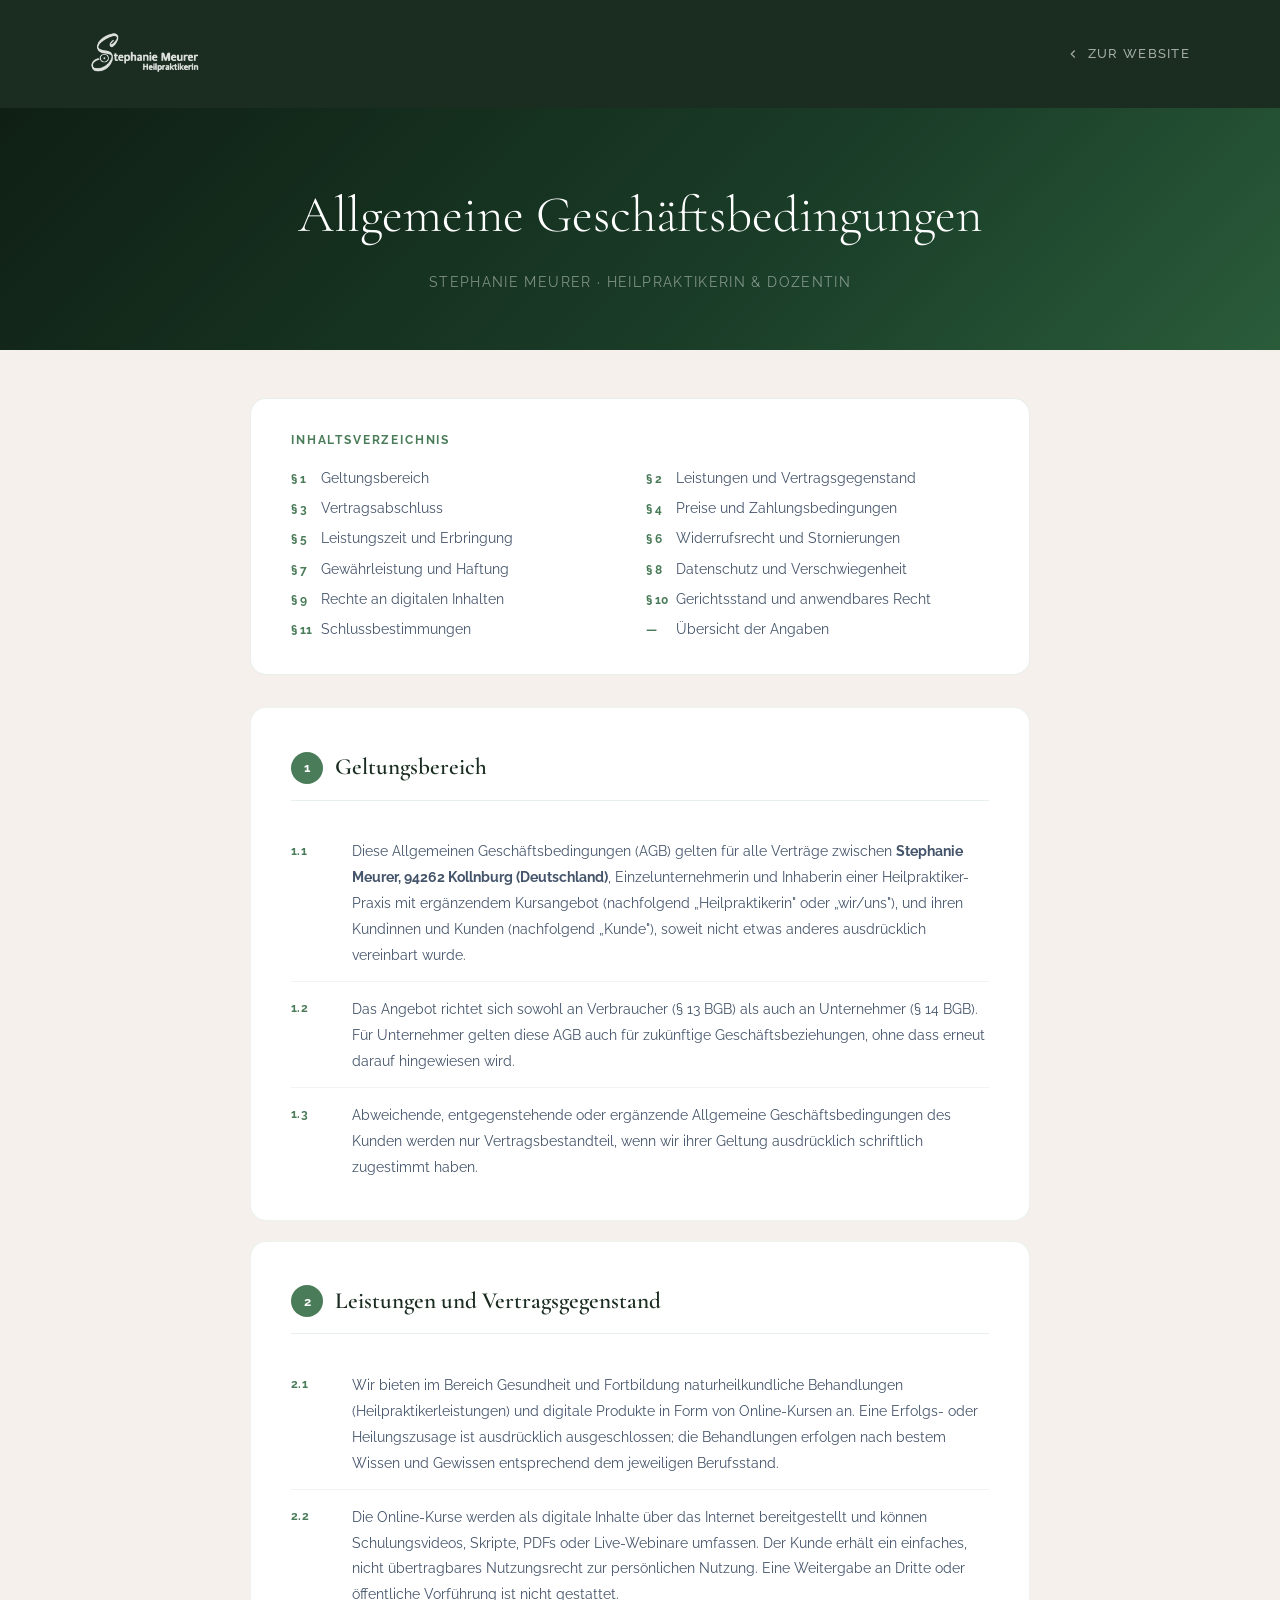
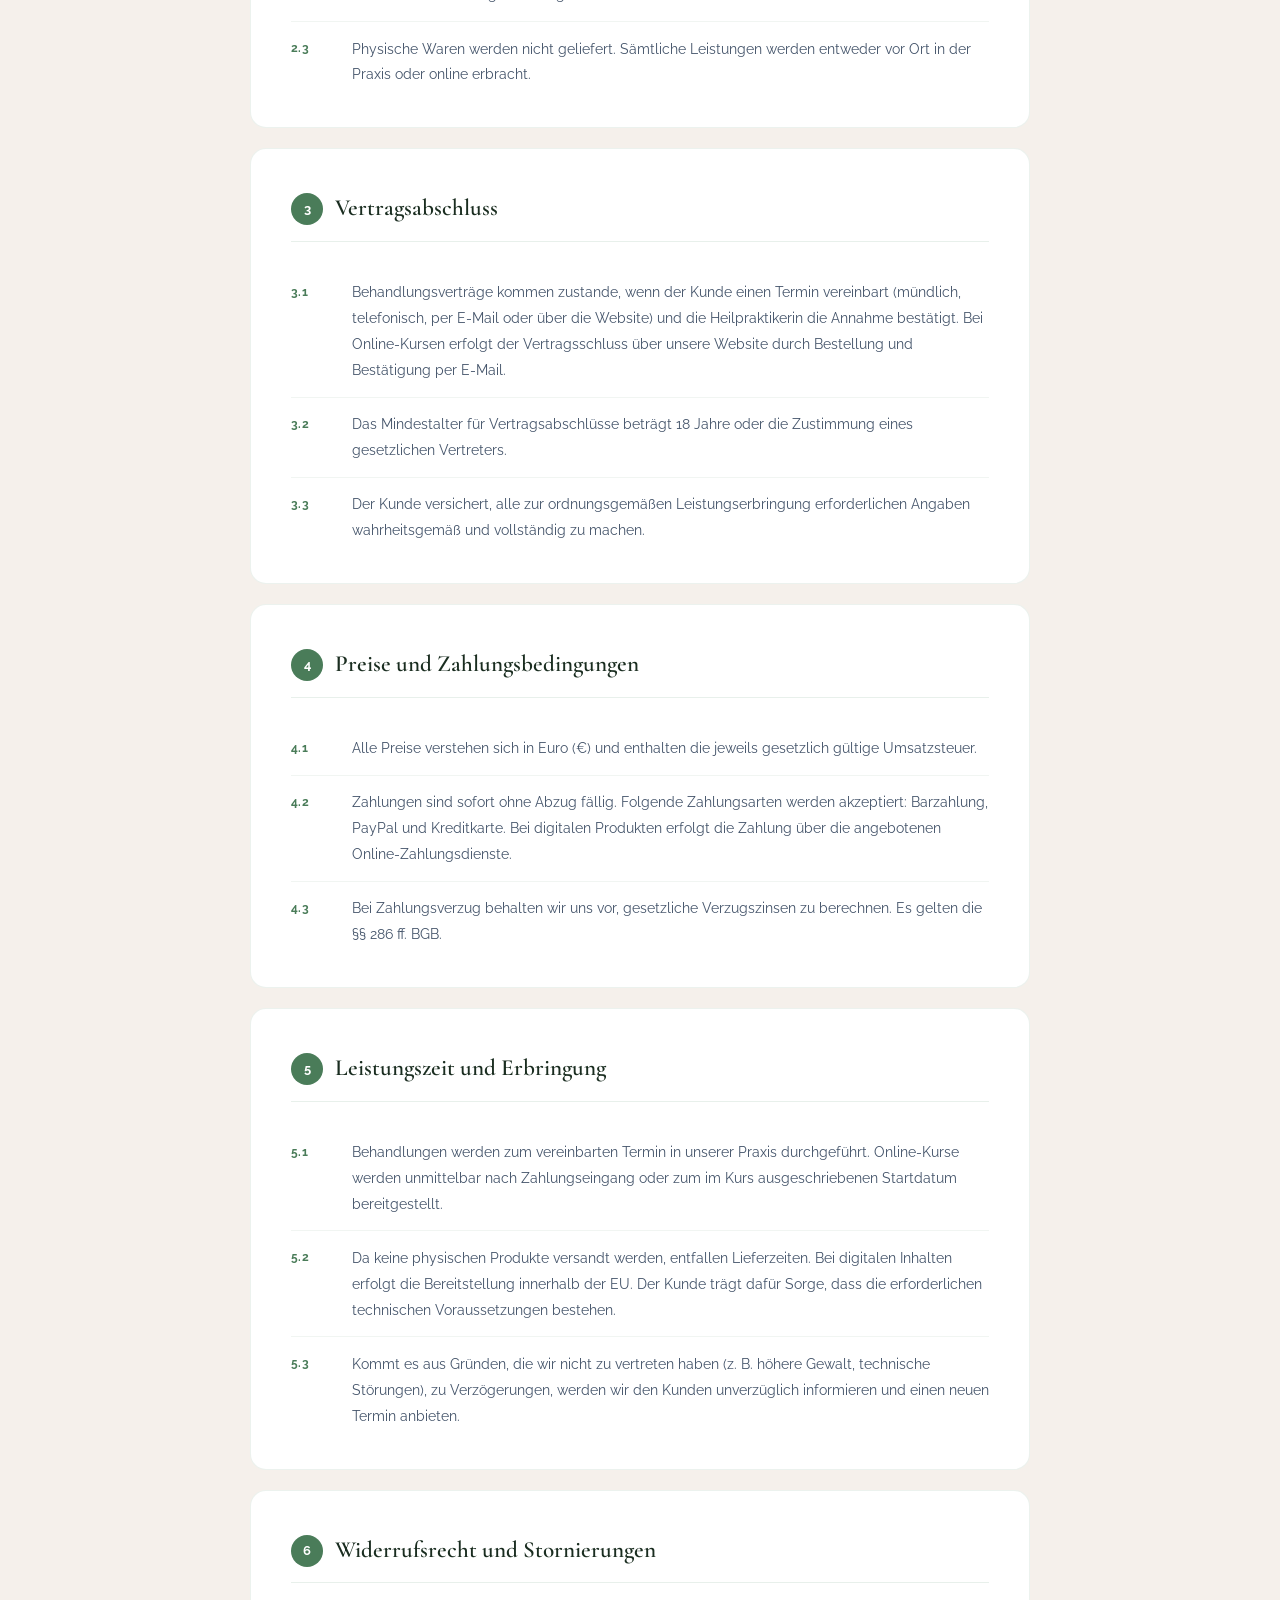
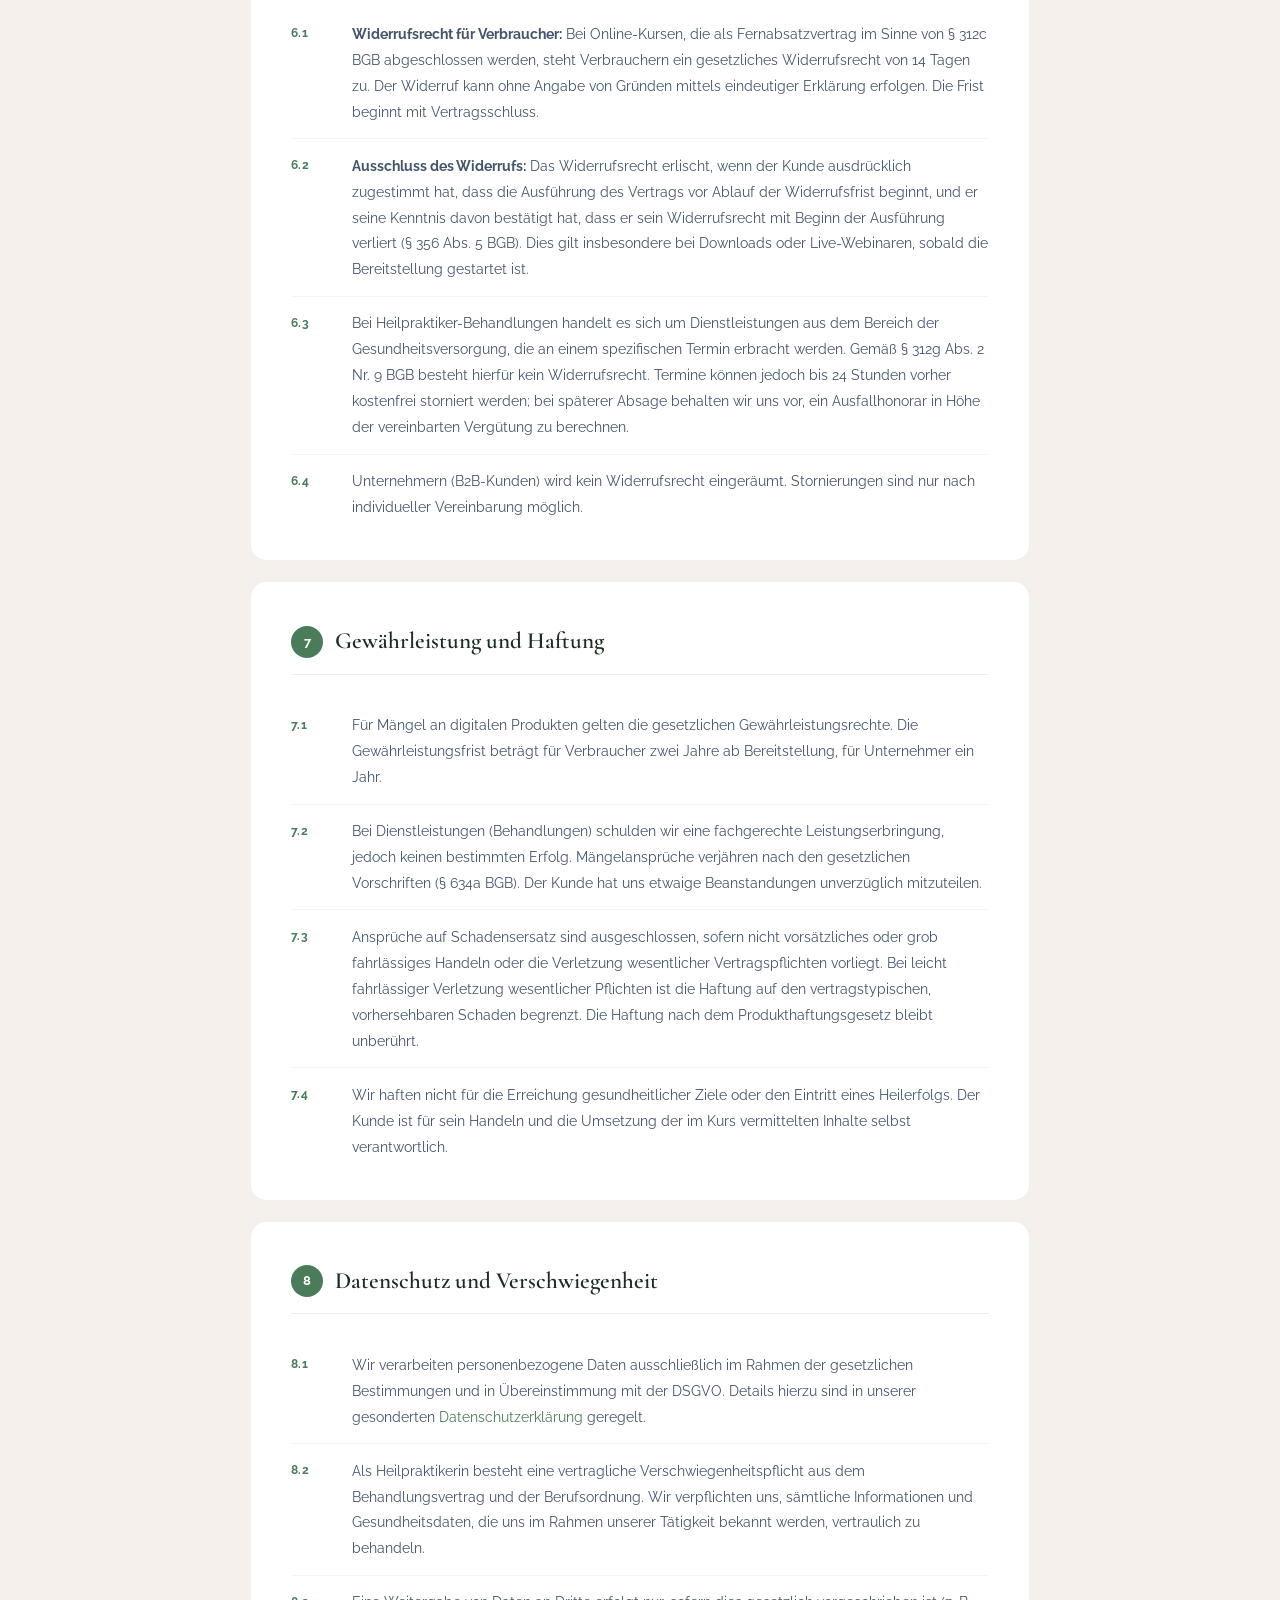
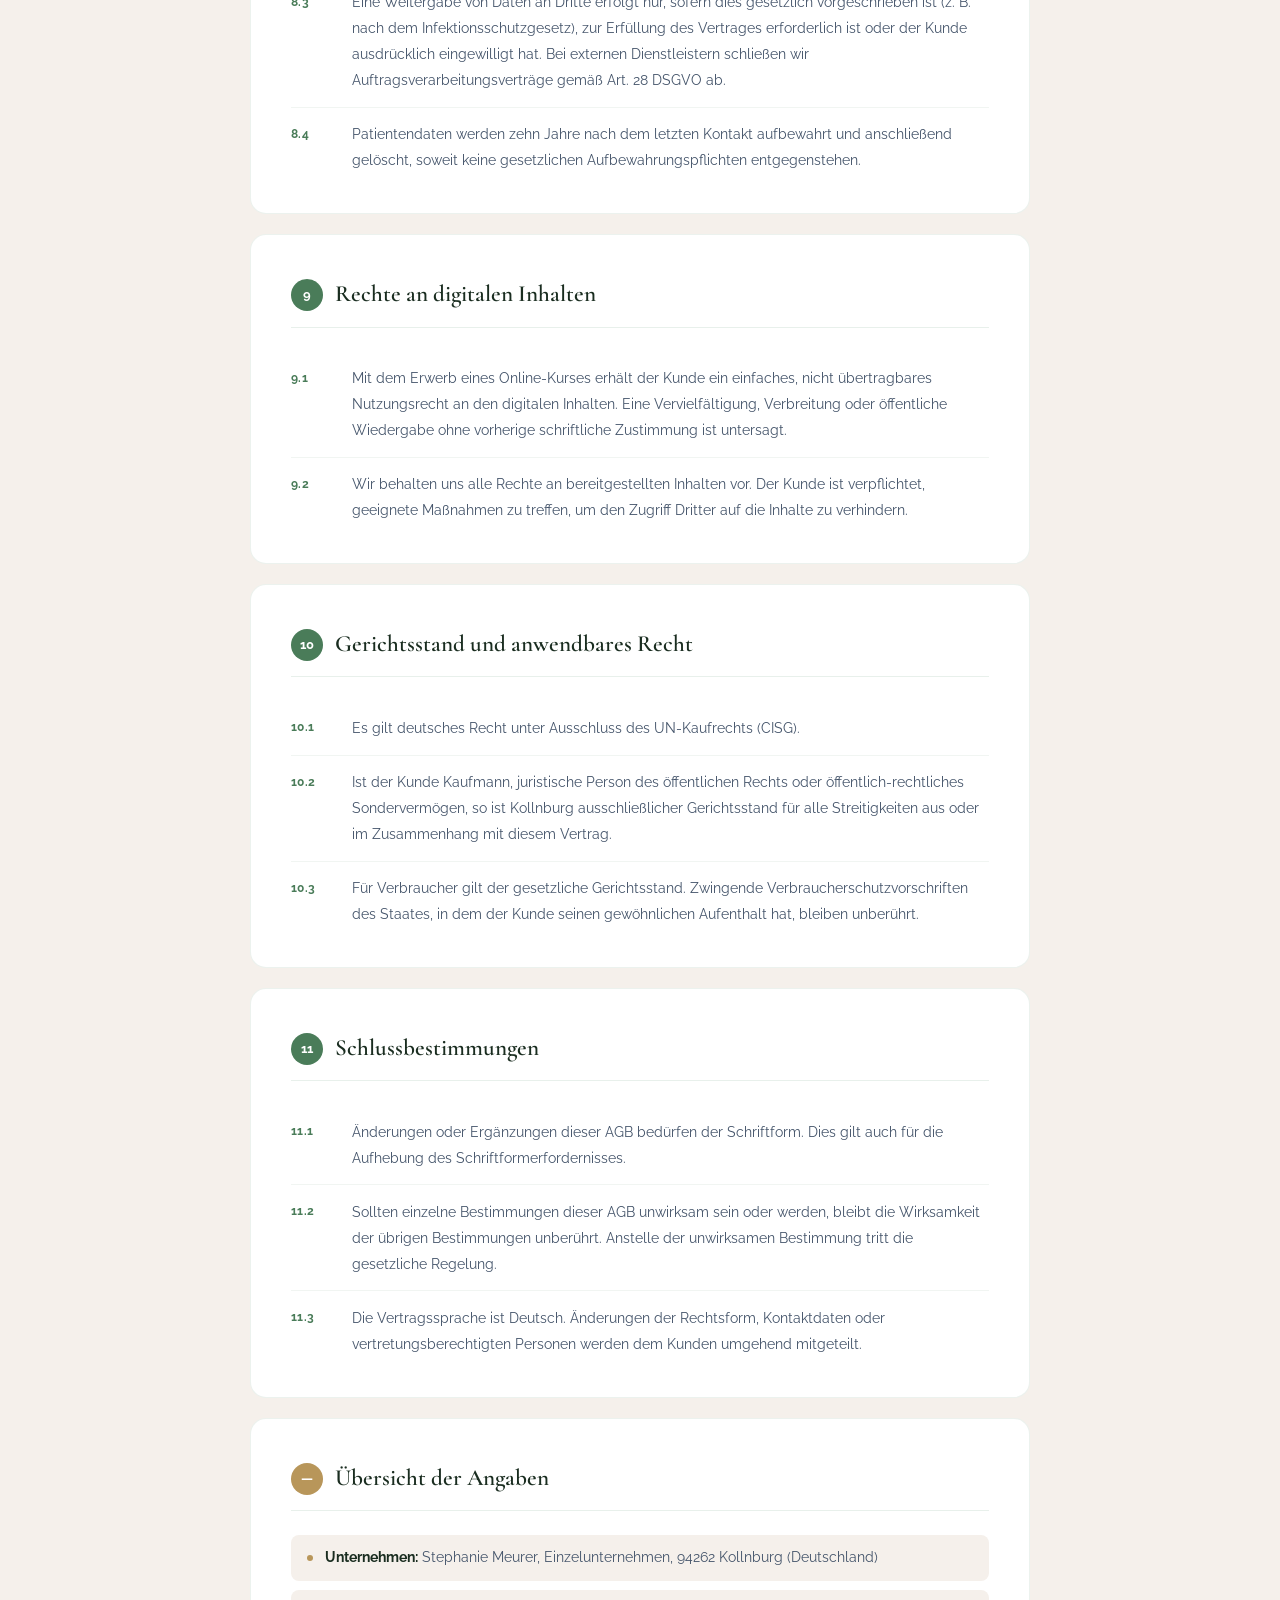
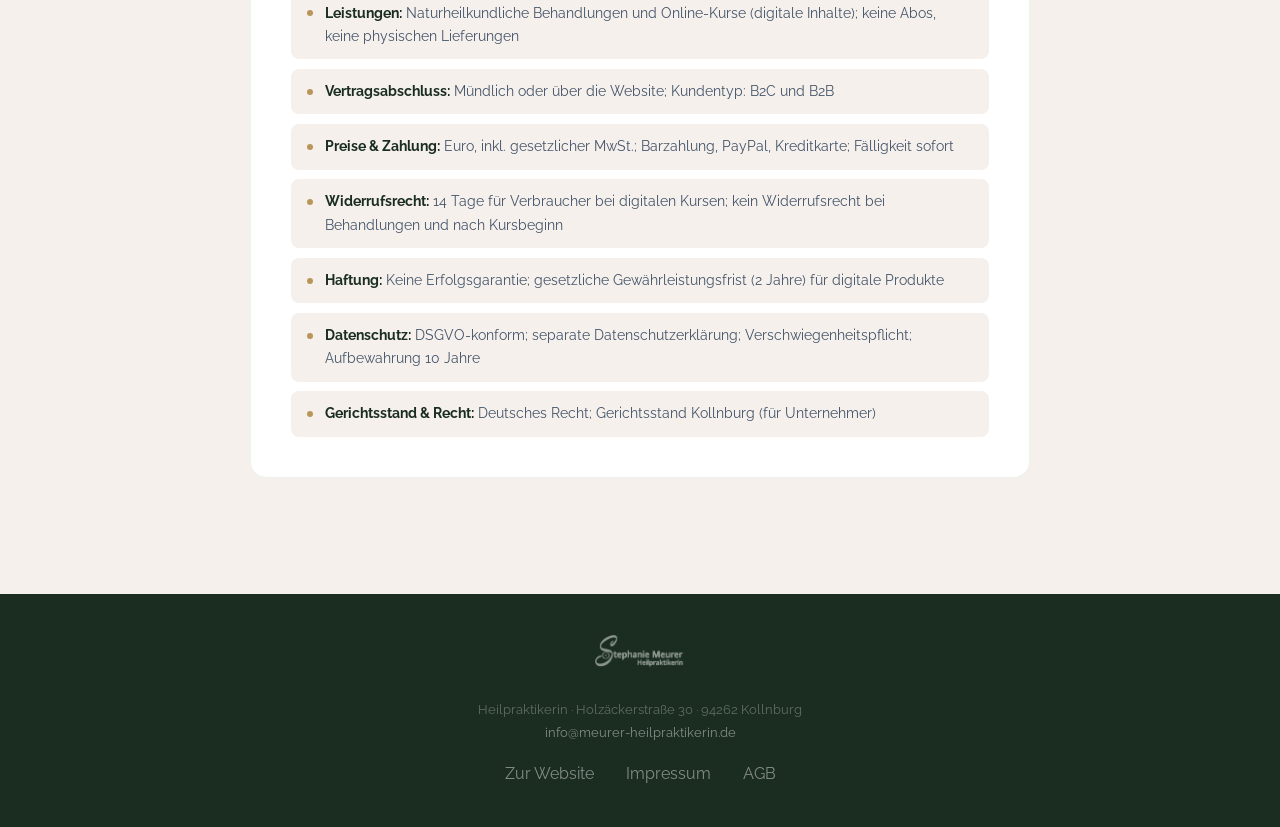
==== agb.html @ e00961a3 "Landingpage Arbeitskreis Gemmotherapie + Rechtsseiten - Neue Landingpage: arbeitskreis-gemmotherapie" ====
<!DOCTYPE html>
<html lang="de">
<head>
  <meta charset="UTF-8">
  <meta name="viewport" content="width=device-width, initial-scale=1.0">
  <title>AGB | Stephanie Meurer – Heilpraktikerin</title>

  <link rel="preconnect" href="https://fonts.googleapis.com">
  <link rel="preconnect" href="https://fonts.gstatic.com" crossorigin>
  <link href="https://fonts.googleapis.com/css2?family=Cormorant+Garamond:ital,wght@0,300;0,400;0,600;1,300;1,400;1,600&family=Raleway:wght@300;400;500;600;700&display=swap" rel="stylesheet">

  <meta name="robots" content="noindex, nofollow">

  <style>
    :root {
      --primary:   #4a7c59;
      --primary-d: #3a6347;
      --primary-l: #e8f0eb;
      --bg:        #f5f0eb;
      --text:      #44546a;
      --dark:      #1a2d20;
      --light:     #faf8f5;
      --gold:      #b8965a;
      --white:     #ffffff;
      --font-h:    'Cormorant Garamond', Georgia, serif;
      --font-b:    'Raleway', system-ui, sans-serif;
      --ease:      cubic-bezier(.25,.46,.45,.94);
      --r:         16px;
    }

    *, *::before, *::after { box-sizing: border-box; margin: 0; padding: 0; }
    html { scroll-behavior: smooth; font-size: 16px; }
    body {
      font-family: var(--font-b);
      background: var(--bg);
      color: var(--text);
      line-height: 1.7;
    }
    a { text-decoration: none; color: var(--primary); }
    a:hover { text-decoration: underline; }

    /* HEADER */
    .page-header {
      background: var(--dark);
      padding: 2rem 2.5rem;
    }
    .page-header-inner {
      max-width: 1100px;
      margin: 0 auto;
      display: flex;
      align-items: center;
      justify-content: space-between;
    }
    .page-header img { height: 44px; filter: brightness(0) invert(1); opacity: .85; }
    .header-back {
      font-size: .8rem;
      font-weight: 500;
      letter-spacing: .1em;
      text-transform: uppercase;
      color: rgba(255,255,255,.6);
      display: flex;
      align-items: center;
      gap: .5rem;
      transition: color .3s;
      text-decoration: none;
    }
    .header-back:hover { color: #fff; text-decoration: none; }
    .header-back svg { width: 14px; height: 14px; stroke: currentColor; stroke-width: 2; fill: none; }

    /* HERO STRIP */
    .page-hero {
      background: linear-gradient(135deg, #0f1f14 0%, #1a3d28 60%, #2a5c3a 100%);
      padding: 4rem 2.5rem 3.5rem;
      text-align: center;
    }
    .page-hero h1 {
      font-family: var(--font-h);
      font-size: clamp(2.2rem, 4vw, 3.5rem);
      font-weight: 300;
      color: var(--white);
      margin-bottom: .75rem;
    }
    .page-hero p {
      font-size: .85rem;
      color: rgba(255,255,255,.45);
      letter-spacing: .1em;
      text-transform: uppercase;
    }

    /* INHALTSVERZEICHNIS */
    .toc-wrap {
      max-width: 860px;
      margin: 3rem auto 0;
      padding: 0 2.5rem;
    }
    .toc {
      background: var(--white);
      border-radius: var(--r);
      padding: 2rem 2.5rem;
      border: 1px solid rgba(74,124,89,.12);
    }
    .toc h2 {
      font-family: var(--font-b);
      font-size: .72rem;
      font-weight: 700;
      letter-spacing: .16em;
      text-transform: uppercase;
      color: var(--primary);
      margin-bottom: 1rem;
    }
    .toc ol {
      list-style: none;
      display: grid;
      grid-template-columns: 1fr 1fr;
      gap: .4rem .75rem;
    }
    .toc li { counter-increment: toc-counter; }
    .toc a {
      font-size: .88rem;
      color: var(--text);
      display: flex;
      align-items: baseline;
      gap: .5rem;
      transition: color .25s;
      text-decoration: none;
    }
    .toc a:hover { color: var(--primary); text-decoration: none; }
    .toc a::before {
      content: attr(data-num);
      font-size: .72rem;
      font-weight: 700;
      color: var(--primary);
      min-width: 1.4rem;
    }

    /* CONTENT */
    .content-wrap {
      max-width: 860px;
      margin: 0 auto;
      padding: 2rem 2.5rem 6rem;
    }

    .agb-section {
      background: var(--white);
      border-radius: var(--r);
      padding: 2.5rem;
      margin-bottom: 1.25rem;
      border: 1px solid rgba(74,124,89,.10);
      scroll-margin-top: 2rem;
    }

    .agb-section h2 {
      font-family: var(--font-h);
      font-size: 1.45rem;
      font-weight: 600;
      color: var(--dark);
      margin-bottom: 1.5rem;
      padding-bottom: .75rem;
      border-bottom: 1.5px solid var(--primary-l);
      display: flex;
      align-items: center;
      gap: .75rem;
    }
    .agb-section h2 .num {
      display: inline-flex;
      align-items: center;
      justify-content: center;
      width: 32px;
      height: 32px;
      min-width: 32px;
      border-radius: 50%;
      background: var(--primary);
      color: var(--white);
      font-family: var(--font-b);
      font-size: .8rem;
      font-weight: 700;
    }

    .agb-item {
      display: flex;
      gap: 1rem;
      padding: .85rem 0;
      border-bottom: 1px solid rgba(74,124,89,.08);
      font-size: .9rem;
      line-height: 1.8;
      color: var(--text);
    }
    .agb-item:last-child { border-bottom: none; padding-bottom: 0; }
    .agb-item .item-num {
      font-size: .75rem;
      font-weight: 700;
      color: var(--primary);
      min-width: 2.8rem;
      padding-top: .15rem;
      letter-spacing: .04em;
    }
    .agb-item .item-text { flex: 1; }

    /* Übersicht-Tabelle */
    .overview-grid {
      display: flex;
      flex-direction: column;
      gap: .6rem;
    }
    .overview-row {
      display: flex;
      align-items: flex-start;
      gap: .75rem;
      padding: .7rem 1rem;
      background: var(--bg);
      border-radius: 8px;
      font-size: .88rem;
    }
    .overview-row::before {
      content: '';
      width: 6px; height: 6px;
      min-width: 6px;
      border-radius: 50%;
      background: var(--gold);
      margin-top: .55rem;
    }
    .overview-row span { color: var(--text); line-height: 1.65; }
    .overview-row strong { color: var(--dark); }

    /* FOOTER */
    footer {
      background: var(--dark);
      padding: 2.5rem;
      text-align: center;
    }
    footer img { height: 36px; margin: 0 auto 1.25rem; filter: brightness(0) invert(1); opacity: .5; }
    footer p { font-size: .8rem; color: rgba(255,255,255,.3); line-height: 1.8; }
    footer a { color: rgba(255,255,255,.45); }
    footer a:hover { color: rgba(255,255,255,.8); text-decoration: none; }
    .footer-links { display: flex; justify-content: center; gap: 2rem; margin-top: 1rem; }

    @media (max-width: 640px) {
      .toc-wrap    { padding: 0 1.25rem; }
      .content-wrap{ padding: 1.5rem 1.25rem 4rem; }
      .agb-section { padding: 1.75rem 1.25rem; }
      .toc ol      { grid-template-columns: 1fr; }
      .page-hero   { padding: 3rem 1.5rem 2.5rem; }
    }
  </style>
</head>
<body>

  <!-- HEADER -->
  <div class="page-header">
    <div class="page-header-inner">
      <img src="Namenszug_transparent.png" alt="Stephanie Meurer">
      <a href="index.html" class="header-back">
        <svg viewBox="0 0 24 24"><polyline points="15 18 9 12 15 6"/></svg>
        Zur Website
      </a>
    </div>
  </div>

  <!-- HERO -->
  <div class="page-hero">
    <h1>Allgemeine Geschäftsbedingungen</h1>
    <p>Stephanie Meurer · Heilpraktikerin &amp; Dozentin</p>
  </div>

  <!-- INHALTSVERZEICHNIS -->
  <div class="toc-wrap">
    <div class="toc">
      <h2>Inhaltsverzeichnis</h2>
      <ol>
        <li><a href="#s1" data-num="§ 1">Geltungsbereich</a></li>
        <li><a href="#s2" data-num="§ 2">Leistungen und Vertragsgegenstand</a></li>
        <li><a href="#s3" data-num="§ 3">Vertragsabschluss</a></li>
        <li><a href="#s4" data-num="§ 4">Preise und Zahlungsbedingungen</a></li>
        <li><a href="#s5" data-num="§ 5">Leistungszeit und Erbringung</a></li>
        <li><a href="#s6" data-num="§ 6">Widerrufsrecht und Stornierungen</a></li>
        <li><a href="#s7" data-num="§ 7">Gewährleistung und Haftung</a></li>
        <li><a href="#s8" data-num="§ 8">Datenschutz und Verschwiegenheit</a></li>
        <li><a href="#s9" data-num="§ 9">Rechte an digitalen Inhalten</a></li>
        <li><a href="#s10" data-num="§ 10">Gerichtsstand und anwendbares Recht</a></li>
        <li><a href="#s11" data-num="§ 11">Schlussbestimmungen</a></li>
        <li><a href="#uebersicht" data-num="—">Übersicht der Angaben</a></li>
      </ol>
    </div>
  </div>

  <!-- CONTENT -->
  <div class="content-wrap">

    <!-- § 1 -->
    <div class="agb-section" id="s1">
      <h2><span class="num">1</span>Geltungsbereich</h2>
      <div class="agb-item">
        <span class="item-num">1.1</span>
        <span class="item-text">Diese Allgemeinen Geschäftsbedingungen (AGB) gelten für alle Verträge zwischen <strong>Stephanie Meurer, 94262 Kollnburg (Deutschland)</strong>, Einzelunternehmerin und Inhaberin einer Heilpraktiker-Praxis mit ergänzendem Kursangebot (nachfolgend „Heilpraktikerin" oder „wir/uns"), und ihren Kundinnen und Kunden (nachfolgend „Kunde"), soweit nicht etwas anderes ausdrücklich vereinbart wurde.</span>
      </div>
      <div class="agb-item">
        <span class="item-num">1.2</span>
        <span class="item-text">Das Angebot richtet sich sowohl an Verbraucher (§ 13 BGB) als auch an Unternehmer (§ 14 BGB). Für Unternehmer gelten diese AGB auch für zukünftige Geschäftsbeziehungen, ohne dass erneut darauf hingewiesen wird.</span>
      </div>
      <div class="agb-item">
        <span class="item-num">1.3</span>
        <span class="item-text">Abweichende, entgegenstehende oder ergänzende Allgemeine Geschäftsbedingungen des Kunden werden nur Vertragsbestandteil, wenn wir ihrer Geltung ausdrücklich schriftlich zugestimmt haben.</span>
      </div>
    </div>

    <!-- § 2 -->
    <div class="agb-section" id="s2">
      <h2><span class="num">2</span>Leistungen und Vertragsgegenstand</h2>
      <div class="agb-item">
        <span class="item-num">2.1</span>
        <span class="item-text">Wir bieten im Bereich Gesundheit und Fortbildung naturheilkundliche Behandlungen (Heilpraktikerleistungen) und digitale Produkte in Form von Online-Kursen an. Eine Erfolgs- oder Heilungszusage ist ausdrücklich ausgeschlossen; die Behandlungen erfolgen nach bestem Wissen und Gewissen entsprechend dem jeweiligen Berufsstand.</span>
      </div>
      <div class="agb-item">
        <span class="item-num">2.2</span>
        <span class="item-text">Die Online-Kurse werden als digitale Inhalte über das Internet bereitgestellt und können Schulungsvideos, Skripte, PDFs oder Live-Webinare umfassen. Der Kunde erhält ein einfaches, nicht übertragbares Nutzungsrecht zur persönlichen Nutzung. Eine Weitergabe an Dritte oder öffentliche Vorführung ist nicht gestattet.</span>
      </div>
      <div class="agb-item">
        <span class="item-num">2.3</span>
        <span class="item-text">Physische Waren werden nicht geliefert. Sämtliche Leistungen werden entweder vor Ort in der Praxis oder online erbracht.</span>
      </div>
    </div>

    <!-- § 3 -->
    <div class="agb-section" id="s3">
      <h2><span class="num">3</span>Vertragsabschluss</h2>
      <div class="agb-item">
        <span class="item-num">3.1</span>
        <span class="item-text">Behandlungsverträge kommen zustande, wenn der Kunde einen Termin vereinbart (mündlich, telefonisch, per E-Mail oder über die Website) und die Heilpraktikerin die Annahme bestätigt. Bei Online-Kursen erfolgt der Vertragsschluss über unsere Website durch Bestellung und Bestätigung per E-Mail.</span>
      </div>
      <div class="agb-item">
        <span class="item-num">3.2</span>
        <span class="item-text">Das Mindestalter für Vertragsabschlüsse beträgt 18 Jahre oder die Zustimmung eines gesetzlichen Vertreters.</span>
      </div>
      <div class="agb-item">
        <span class="item-num">3.3</span>
        <span class="item-text">Der Kunde versichert, alle zur ordnungsgemäßen Leistungserbringung erforderlichen Angaben wahrheitsgemäß und vollständig zu machen.</span>
      </div>
    </div>

    <!-- § 4 -->
    <div class="agb-section" id="s4">
      <h2><span class="num">4</span>Preise und Zahlungsbedingungen</h2>
      <div class="agb-item">
        <span class="item-num">4.1</span>
        <span class="item-text">Alle Preise verstehen sich in Euro (€) und enthalten die jeweils gesetzlich gültige Umsatzsteuer.</span>
      </div>
      <div class="agb-item">
        <span class="item-num">4.2</span>
        <span class="item-text">Zahlungen sind sofort ohne Abzug fällig. Folgende Zahlungsarten werden akzeptiert: Barzahlung, PayPal und Kreditkarte. Bei digitalen Produkten erfolgt die Zahlung über die angebotenen Online-Zahlungsdienste.</span>
      </div>
      <div class="agb-item">
        <span class="item-num">4.3</span>
        <span class="item-text">Bei Zahlungsverzug behalten wir uns vor, gesetzliche Verzugszinsen zu berechnen. Es gelten die §§ 286 ff. BGB.</span>
      </div>
    </div>

    <!-- § 5 -->
    <div class="agb-section" id="s5">
      <h2><span class="num">5</span>Leistungszeit und Erbringung</h2>
      <div class="agb-item">
        <span class="item-num">5.1</span>
        <span class="item-text">Behandlungen werden zum vereinbarten Termin in unserer Praxis durchgeführt. Online-Kurse werden unmittelbar nach Zahlungseingang oder zum im Kurs ausgeschriebenen Startdatum bereitgestellt.</span>
      </div>
      <div class="agb-item">
        <span class="item-num">5.2</span>
        <span class="item-text">Da keine physischen Produkte versandt werden, entfallen Lieferzeiten. Bei digitalen Inhalten erfolgt die Bereitstellung innerhalb der EU. Der Kunde trägt dafür Sorge, dass die erforderlichen technischen Voraussetzungen bestehen.</span>
      </div>
      <div class="agb-item">
        <span class="item-num">5.3</span>
        <span class="item-text">Kommt es aus Gründen, die wir nicht zu vertreten haben (z. B. höhere Gewalt, technische Störungen), zu Verzögerungen, werden wir den Kunden unverzüglich informieren und einen neuen Termin anbieten.</span>
      </div>
    </div>

    <!-- § 6 -->
    <div class="agb-section" id="s6">
      <h2><span class="num">6</span>Widerrufsrecht und Stornierungen</h2>
      <div class="agb-item">
        <span class="item-num">6.1</span>
        <span class="item-text"><strong>Widerrufsrecht für Verbraucher:</strong> Bei Online-Kursen, die als Fernabsatzvertrag im Sinne von § 312c BGB abgeschlossen werden, steht Verbrauchern ein gesetzliches Widerrufsrecht von 14 Tagen zu. Der Widerruf kann ohne Angabe von Gründen mittels eindeutiger Erklärung erfolgen. Die Frist beginnt mit Vertragsschluss.</span>
      </div>
      <div class="agb-item">
        <span class="item-num">6.2</span>
        <span class="item-text"><strong>Ausschluss des Widerrufs:</strong> Das Widerrufsrecht erlischt, wenn der Kunde ausdrücklich zugestimmt hat, dass die Ausführung des Vertrags vor Ablauf der Widerrufsfrist beginnt, und er seine Kenntnis davon bestätigt hat, dass er sein Widerrufsrecht mit Beginn der Ausführung verliert (§ 356 Abs. 5 BGB). Dies gilt insbesondere bei Downloads oder Live-Webinaren, sobald die Bereitstellung gestartet ist.</span>
      </div>
      <div class="agb-item">
        <span class="item-num">6.3</span>
        <span class="item-text">Bei Heilpraktiker-Behandlungen handelt es sich um Dienstleistungen aus dem Bereich der Gesundheitsversorgung, die an einem spezifischen Termin erbracht werden. Gemäß § 312g Abs. 2 Nr. 9 BGB besteht hierfür kein Widerrufsrecht. Termine können jedoch bis 24 Stunden vorher kostenfrei storniert werden; bei späterer Absage behalten wir uns vor, ein Ausfallhonorar in Höhe der vereinbarten Vergütung zu berechnen.</span>
      </div>
      <div class="agb-item">
        <span class="item-num">6.4</span>
        <span class="item-text">Unternehmern (B2B-Kunden) wird kein Widerrufsrecht eingeräumt. Stornierungen sind nur nach individueller Vereinbarung möglich.</span>
      </div>
    </div>

    <!-- § 7 -->
    <div class="agb-section" id="s7">
      <h2><span class="num">7</span>Gewährleistung und Haftung</h2>
      <div class="agb-item">
        <span class="item-num">7.1</span>
        <span class="item-text">Für Mängel an digitalen Produkten gelten die gesetzlichen Gewährleistungsrechte. Die Gewährleistungsfrist beträgt für Verbraucher zwei Jahre ab Bereitstellung, für Unternehmer ein Jahr.</span>
      </div>
      <div class="agb-item">
        <span class="item-num">7.2</span>
        <span class="item-text">Bei Dienstleistungen (Behandlungen) schulden wir eine fachgerechte Leistungserbringung, jedoch keinen bestimmten Erfolg. Mängelansprüche verjähren nach den gesetzlichen Vorschriften (§ 634a BGB). Der Kunde hat uns etwaige Beanstandungen unverzüglich mitzuteilen.</span>
      </div>
      <div class="agb-item">
        <span class="item-num">7.3</span>
        <span class="item-text">Ansprüche auf Schadensersatz sind ausgeschlossen, sofern nicht vorsätzliches oder grob fahrlässiges Handeln oder die Verletzung wesentlicher Vertragspflichten vorliegt. Bei leicht fahrlässiger Verletzung wesentlicher Pflichten ist die Haftung auf den vertragstypischen, vorhersehbaren Schaden begrenzt. Die Haftung nach dem Produkthaftungsgesetz bleibt unberührt.</span>
      </div>
      <div class="agb-item">
        <span class="item-num">7.4</span>
        <span class="item-text">Wir haften nicht für die Erreichung gesundheitlicher Ziele oder den Eintritt eines Heilerfolgs. Der Kunde ist für sein Handeln und die Umsetzung der im Kurs vermittelten Inhalte selbst verantwortlich.</span>
      </div>
    </div>

    <!-- § 8 -->
    <div class="agb-section" id="s8">
      <h2><span class="num">8</span>Datenschutz und Verschwiegenheit</h2>
      <div class="agb-item">
        <span class="item-num">8.1</span>
        <span class="item-text">Wir verarbeiten personenbezogene Daten ausschließlich im Rahmen der gesetzlichen Bestimmungen und in Übereinstimmung mit der DSGVO. Details hierzu sind in unserer gesonderten <a href="datenschutz.html">Datenschutzerklärung</a> geregelt.</span>
      </div>
      <div class="agb-item">
        <span class="item-num">8.2</span>
        <span class="item-text">Als Heilpraktikerin besteht eine vertragliche Verschwiegenheitspflicht aus dem Behandlungsvertrag und der Berufsordnung. Wir verpflichten uns, sämtliche Informationen und Gesundheitsdaten, die uns im Rahmen unserer Tätigkeit bekannt werden, vertraulich zu behandeln.</span>
      </div>
      <div class="agb-item">
        <span class="item-num">8.3</span>
        <span class="item-text">Eine Weitergabe von Daten an Dritte erfolgt nur, sofern dies gesetzlich vorgeschrieben ist (z. B. nach dem Infektionsschutzgesetz), zur Erfüllung des Vertrages erforderlich ist oder der Kunde ausdrücklich eingewilligt hat. Bei externen Dienstleistern schließen wir Auftragsverarbeitungsverträge gemäß Art. 28 DSGVO ab.</span>
      </div>
      <div class="agb-item">
        <span class="item-num">8.4</span>
        <span class="item-text">Patientendaten werden zehn Jahre nach dem letzten Kontakt aufbewahrt und anschließend gelöscht, soweit keine gesetzlichen Aufbewahrungspflichten entgegenstehen.</span>
      </div>
    </div>

    <!-- § 9 -->
    <div class="agb-section" id="s9">
      <h2><span class="num">9</span>Rechte an digitalen Inhalten</h2>
      <div class="agb-item">
        <span class="item-num">9.1</span>
        <span class="item-text">Mit dem Erwerb eines Online-Kurses erhält der Kunde ein einfaches, nicht übertragbares Nutzungsrecht an den digitalen Inhalten. Eine Vervielfältigung, Verbreitung oder öffentliche Wiedergabe ohne vorherige schriftliche Zustimmung ist untersagt.</span>
      </div>
      <div class="agb-item">
        <span class="item-num">9.2</span>
        <span class="item-text">Wir behalten uns alle Rechte an bereitgestellten Inhalten vor. Der Kunde ist verpflichtet, geeignete Maßnahmen zu treffen, um den Zugriff Dritter auf die Inhalte zu verhindern.</span>
      </div>
    </div>

    <!-- § 10 -->
    <div class="agb-section" id="s10">
      <h2><span class="num">10</span>Gerichtsstand und anwendbares Recht</h2>
      <div class="agb-item">
        <span class="item-num">10.1</span>
        <span class="item-text">Es gilt deutsches Recht unter Ausschluss des UN-Kaufrechts (CISG).</span>
      </div>
      <div class="agb-item">
        <span class="item-num">10.2</span>
        <span class="item-text">Ist der Kunde Kaufmann, juristische Person des öffentlichen Rechts oder öffentlich-rechtliches Sondervermögen, so ist Kollnburg ausschließlicher Gerichtsstand für alle Streitigkeiten aus oder im Zusammenhang mit diesem Vertrag.</span>
      </div>
      <div class="agb-item">
        <span class="item-num">10.3</span>
        <span class="item-text">Für Verbraucher gilt der gesetzliche Gerichtsstand. Zwingende Verbraucherschutzvorschriften des Staates, in dem der Kunde seinen gewöhnlichen Aufenthalt hat, bleiben unberührt.</span>
      </div>
    </div>

    <!-- § 11 -->
    <div class="agb-section" id="s11">
      <h2><span class="num">11</span>Schlussbestimmungen</h2>
      <div class="agb-item">
        <span class="item-num">11.1</span>
        <span class="item-text">Änderungen oder Ergänzungen dieser AGB bedürfen der Schriftform. Dies gilt auch für die Aufhebung des Schriftformerfordernisses.</span>
      </div>
      <div class="agb-item">
        <span class="item-num">11.2</span>
        <span class="item-text">Sollten einzelne Bestimmungen dieser AGB unwirksam sein oder werden, bleibt die Wirksamkeit der übrigen Bestimmungen unberührt. Anstelle der unwirksamen Bestimmung tritt die gesetzliche Regelung.</span>
      </div>
      <div class="agb-item">
        <span class="item-num">11.3</span>
        <span class="item-text">Die Vertragssprache ist Deutsch. Änderungen der Rechtsform, Kontaktdaten oder vertretungsberechtigten Personen werden dem Kunden umgehend mitgeteilt.</span>
      </div>
    </div>

    <!-- Übersicht -->
    <div class="agb-section" id="uebersicht">
      <h2><span class="num" style="background:var(--gold);">—</span>Übersicht der Angaben</h2>
      <div class="overview-grid">
        <div class="overview-row"><span><strong>Unternehmen:</strong> Stephanie Meurer, Einzelunternehmen, 94262 Kollnburg (Deutschland)</span></div>
        <div class="overview-row"><span><strong>Leistungen:</strong> Naturheilkundliche Behandlungen und Online-Kurse (digitale Inhalte); keine Abos, keine physischen Lieferungen</span></div>
        <div class="overview-row"><span><strong>Vertragsabschluss:</strong> Mündlich oder über die Website; Kundentyp: B2C und B2B</span></div>
        <div class="overview-row"><span><strong>Preise &amp; Zahlung:</strong> Euro, inkl. gesetzlicher MwSt.; Barzahlung, PayPal, Kreditkarte; Fälligkeit sofort</span></div>
        <div class="overview-row"><span><strong>Widerrufsrecht:</strong> 14 Tage für Verbraucher bei digitalen Kursen; kein Widerrufsrecht bei Behandlungen und nach Kursbeginn</span></div>
        <div class="overview-row"><span><strong>Haftung:</strong> Keine Erfolgsgarantie; gesetzliche Gewährleistungsfrist (2 Jahre) für digitale Produkte</span></div>
        <div class="overview-row"><span><strong>Datenschutz:</strong> DSGVO-konform; separate Datenschutzerklärung; Verschwiegenheitspflicht; Aufbewahrung 10 Jahre</span></div>
        <div class="overview-row"><span><strong>Gerichtsstand &amp; Recht:</strong> Deutsches Recht; Gerichtsstand Kollnburg (für Unternehmer)</span></div>
      </div>
    </div>

  </div>

  <!-- FOOTER -->
  <footer>
    <img src="Namenszug_transparent.png" alt="Stephanie Meurer">
    <p>Heilpraktikerin · Holzäckerstraße 30 · 94262 Kollnburg<br>
      <a href="mailto:info@meurer-heilpraktikerin.de">info@meurer-heilpraktikerin.de</a>
    </p>
    <div class="footer-links">
      <a href="index.html">Zur Website</a>
      <a href="impressum.html">Impressum</a>
      <a href="agb.html">AGB</a>
    </div>
  </footer>

</body>
</html>
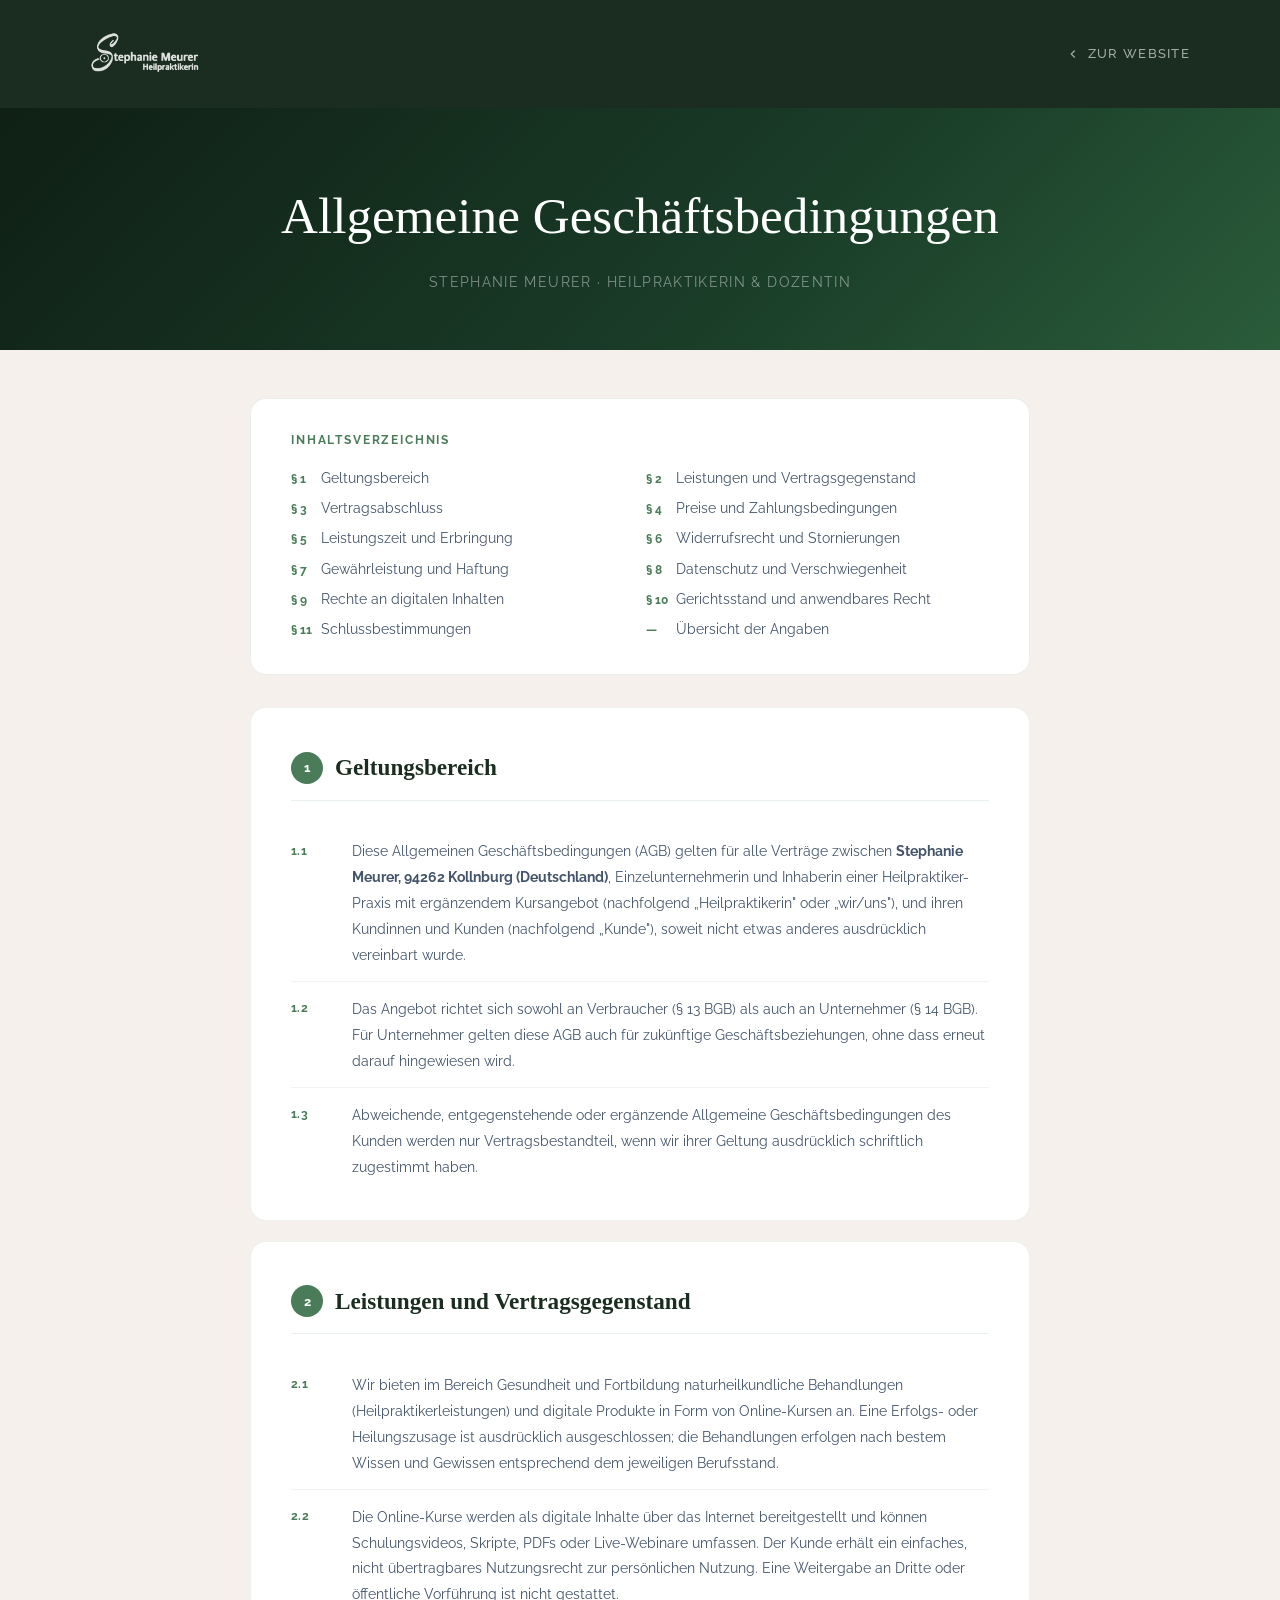
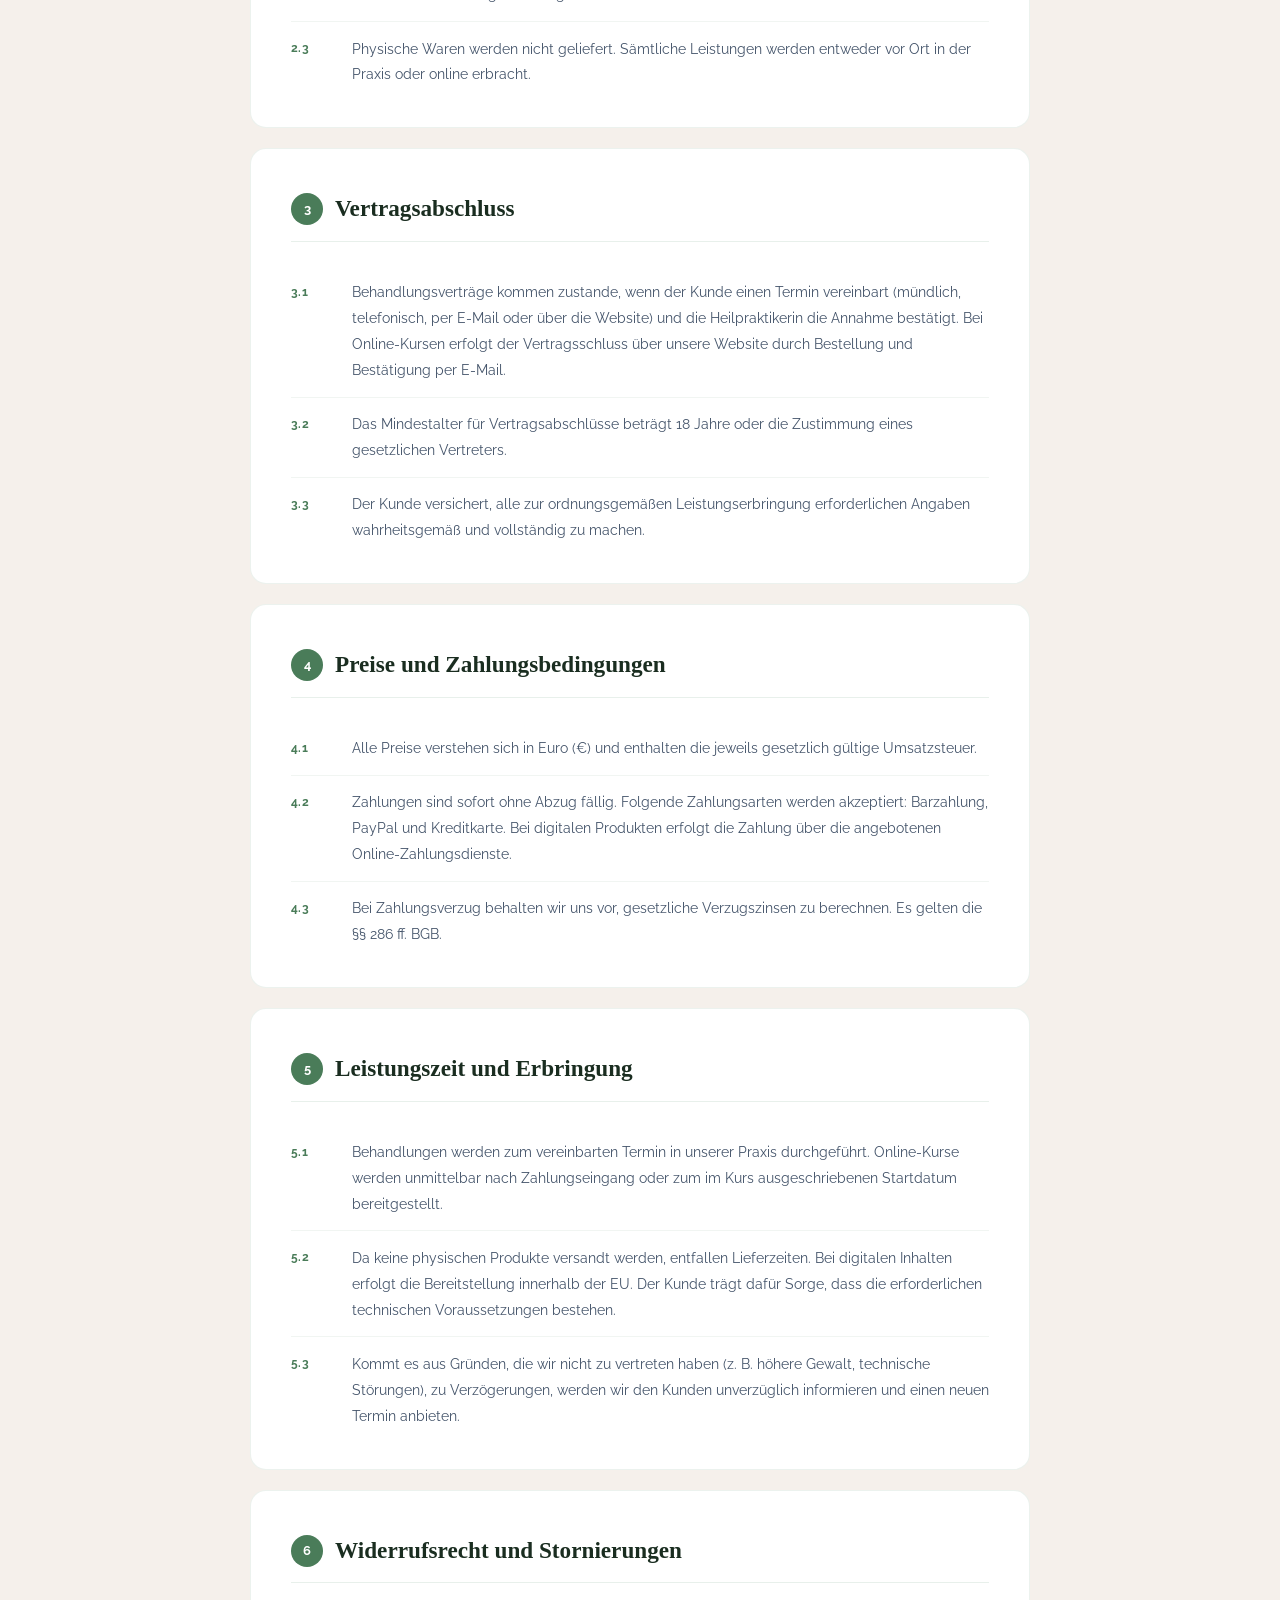
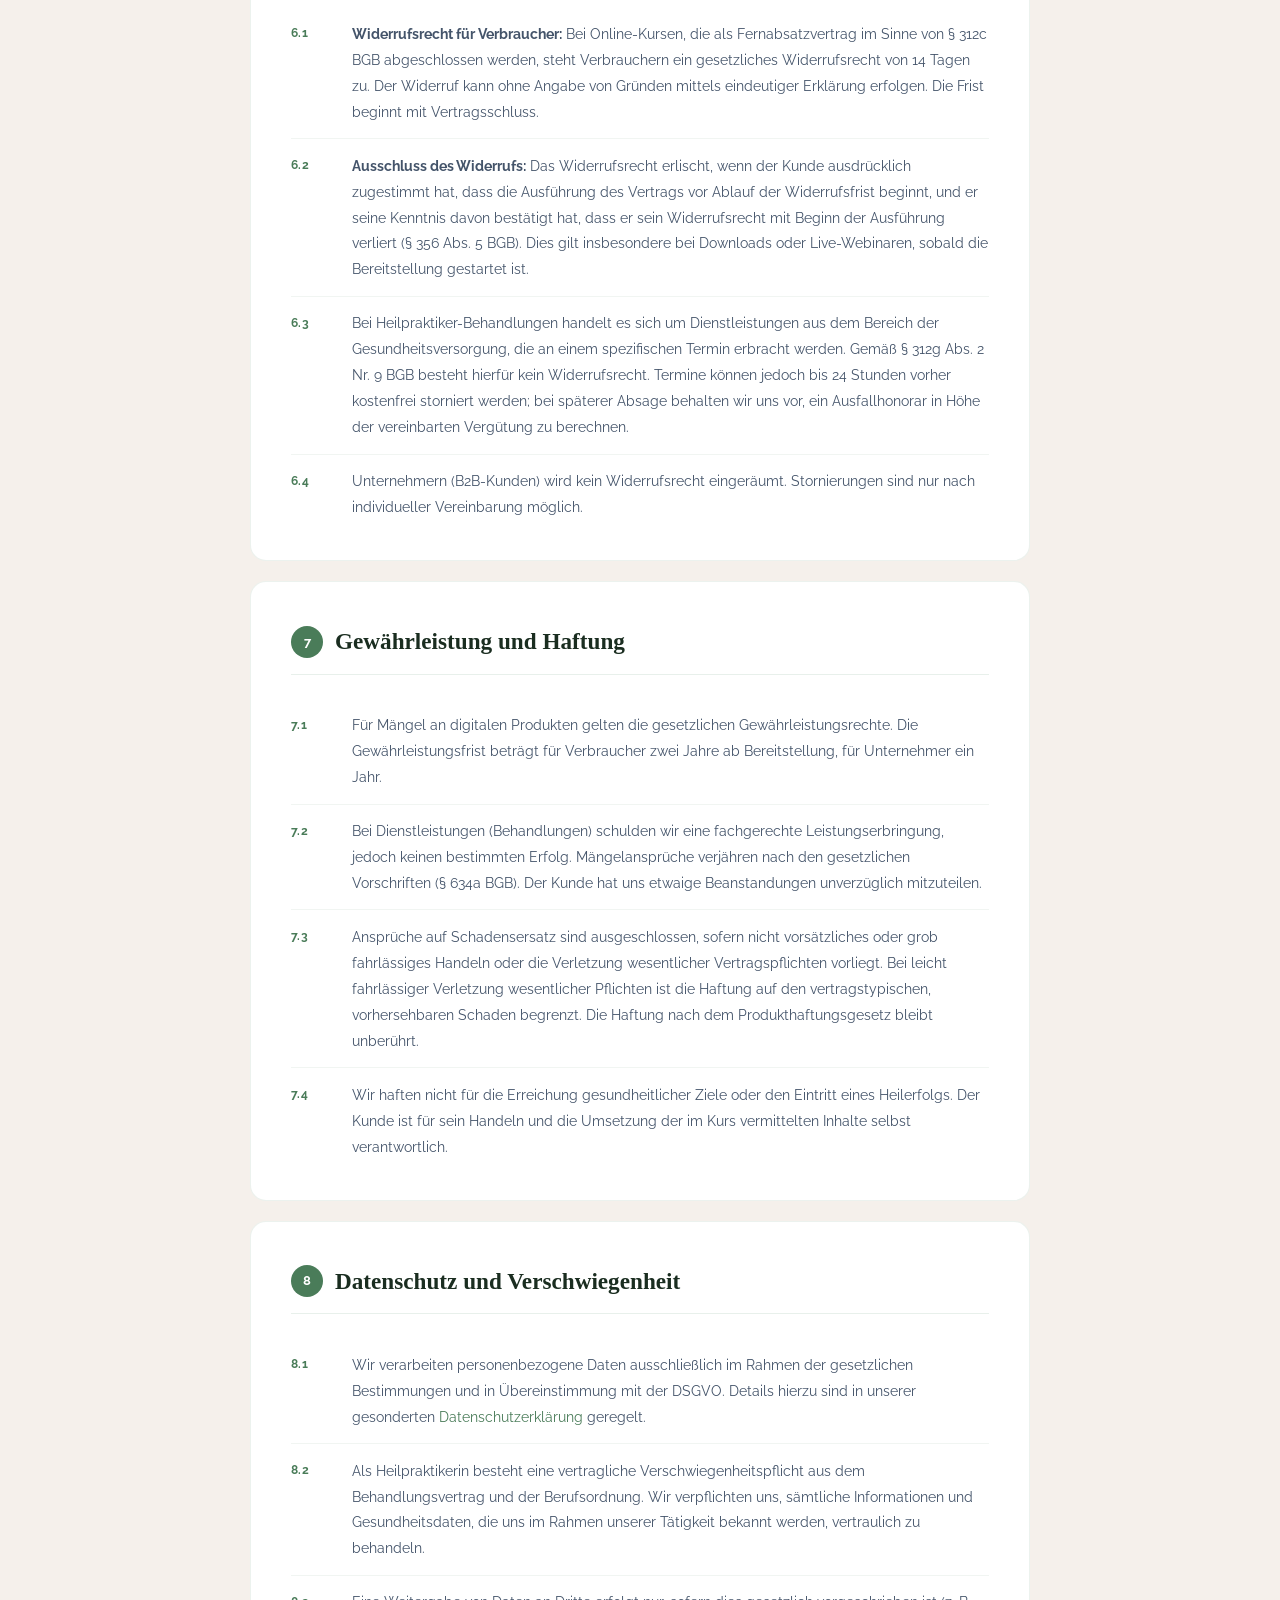
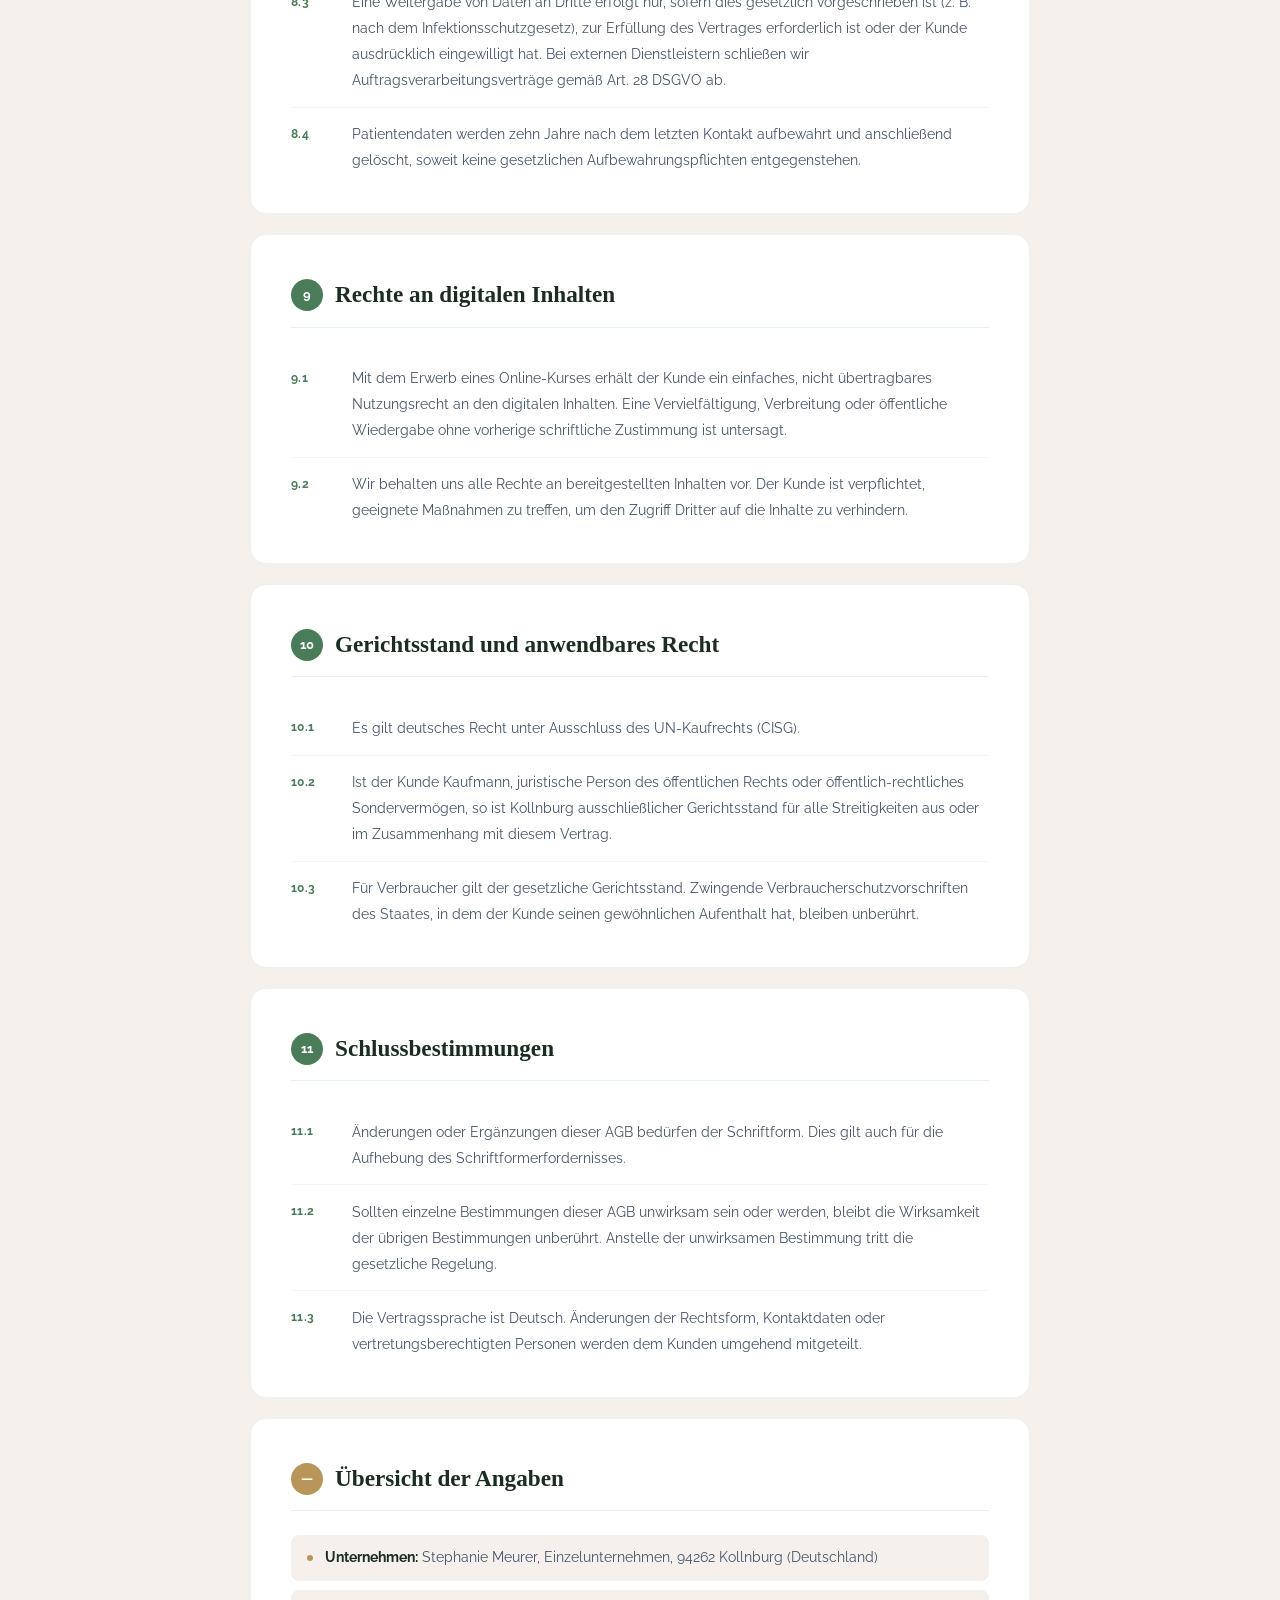
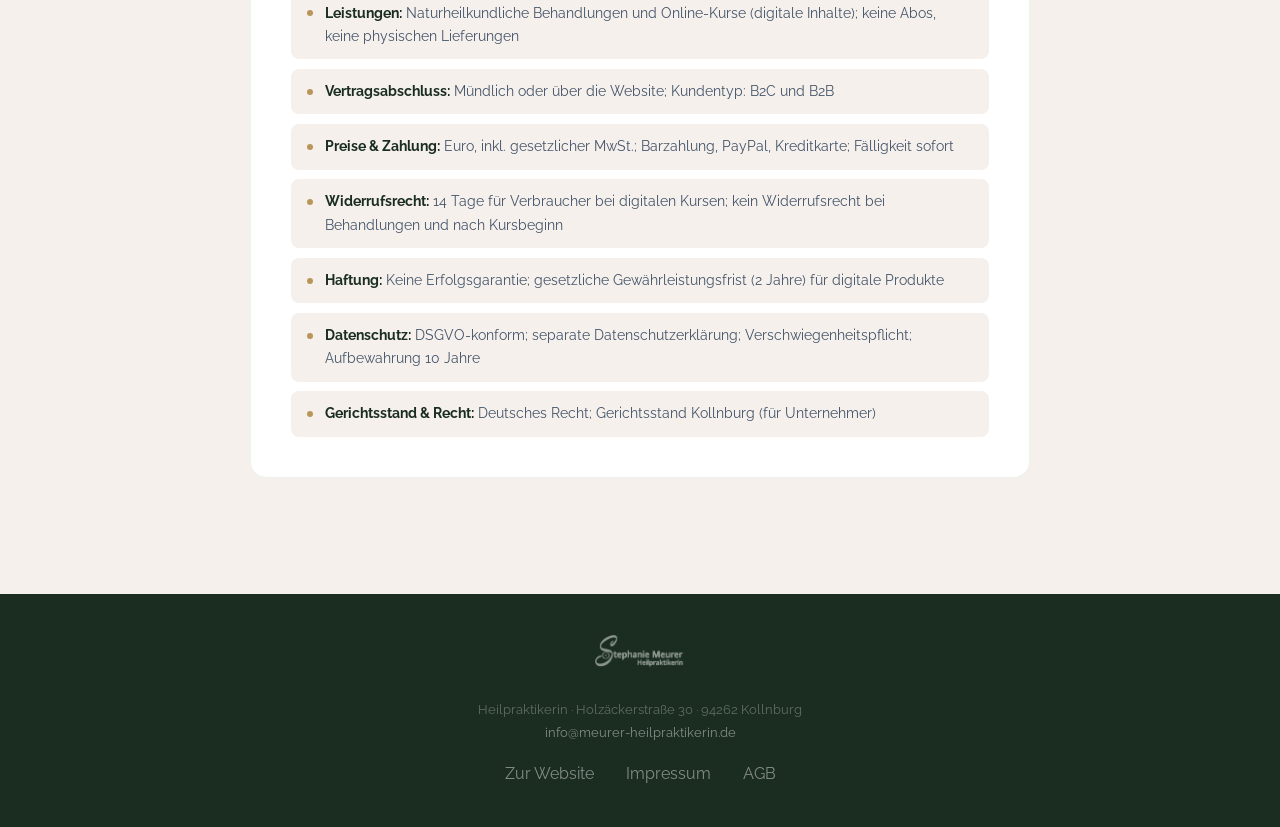
==== commit 7c241a5a: "Google Fonts durch Bunny Fonts ersetzt (DSGVO-konform) Co-Authored-By: Claude Sonnet 4.6 <noreply@an" ====
--- a/agb.html
+++ b/agb.html
@@ -5,9 +5,8 @@
   <meta name="viewport" content="width=device-width, initial-scale=1.0">
   <title>AGB | Stephanie Meurer – Heilpraktikerin</title>
 
-  <link rel="preconnect" href="https://fonts.googleapis.com">
-  <link rel="preconnect" href="https://fonts.gstatic.com" crossorigin>
-  <link href="https://fonts.googleapis.com/css2?family=Cormorant+Garamond:ital,wght@0,300;0,400;0,600;1,300;1,400;1,600&family=Raleway:wght@300;400;500;600;700&display=swap" rel="stylesheet">
+  <link rel="preconnect" href="https://fonts.bunny.net">
+  <link href="https://fonts.bunny.net/css?family=cormorant-garamond:300,300i,400,400i,600,600i|raleway:300,400,500,600,700&display=swap" rel="stylesheet">
 
   <meta name="robots" content="noindex, nofollow">
 
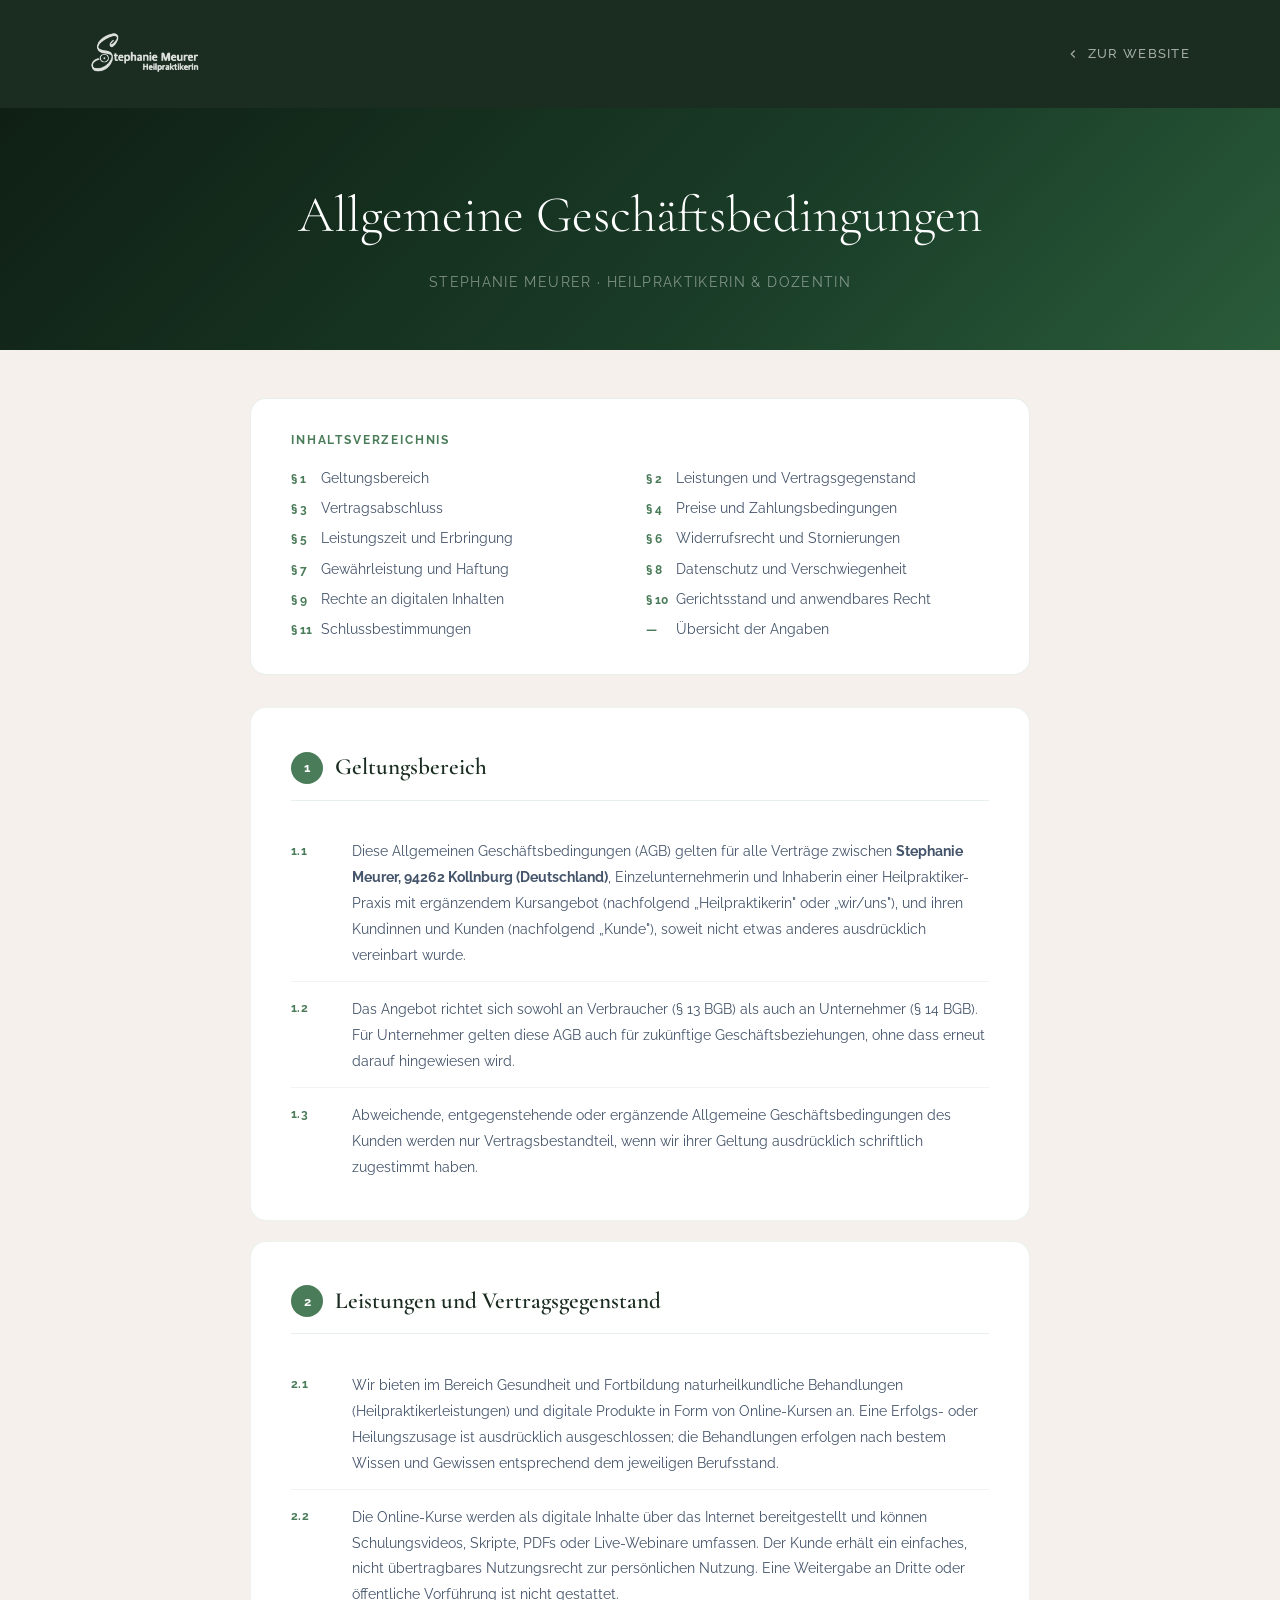
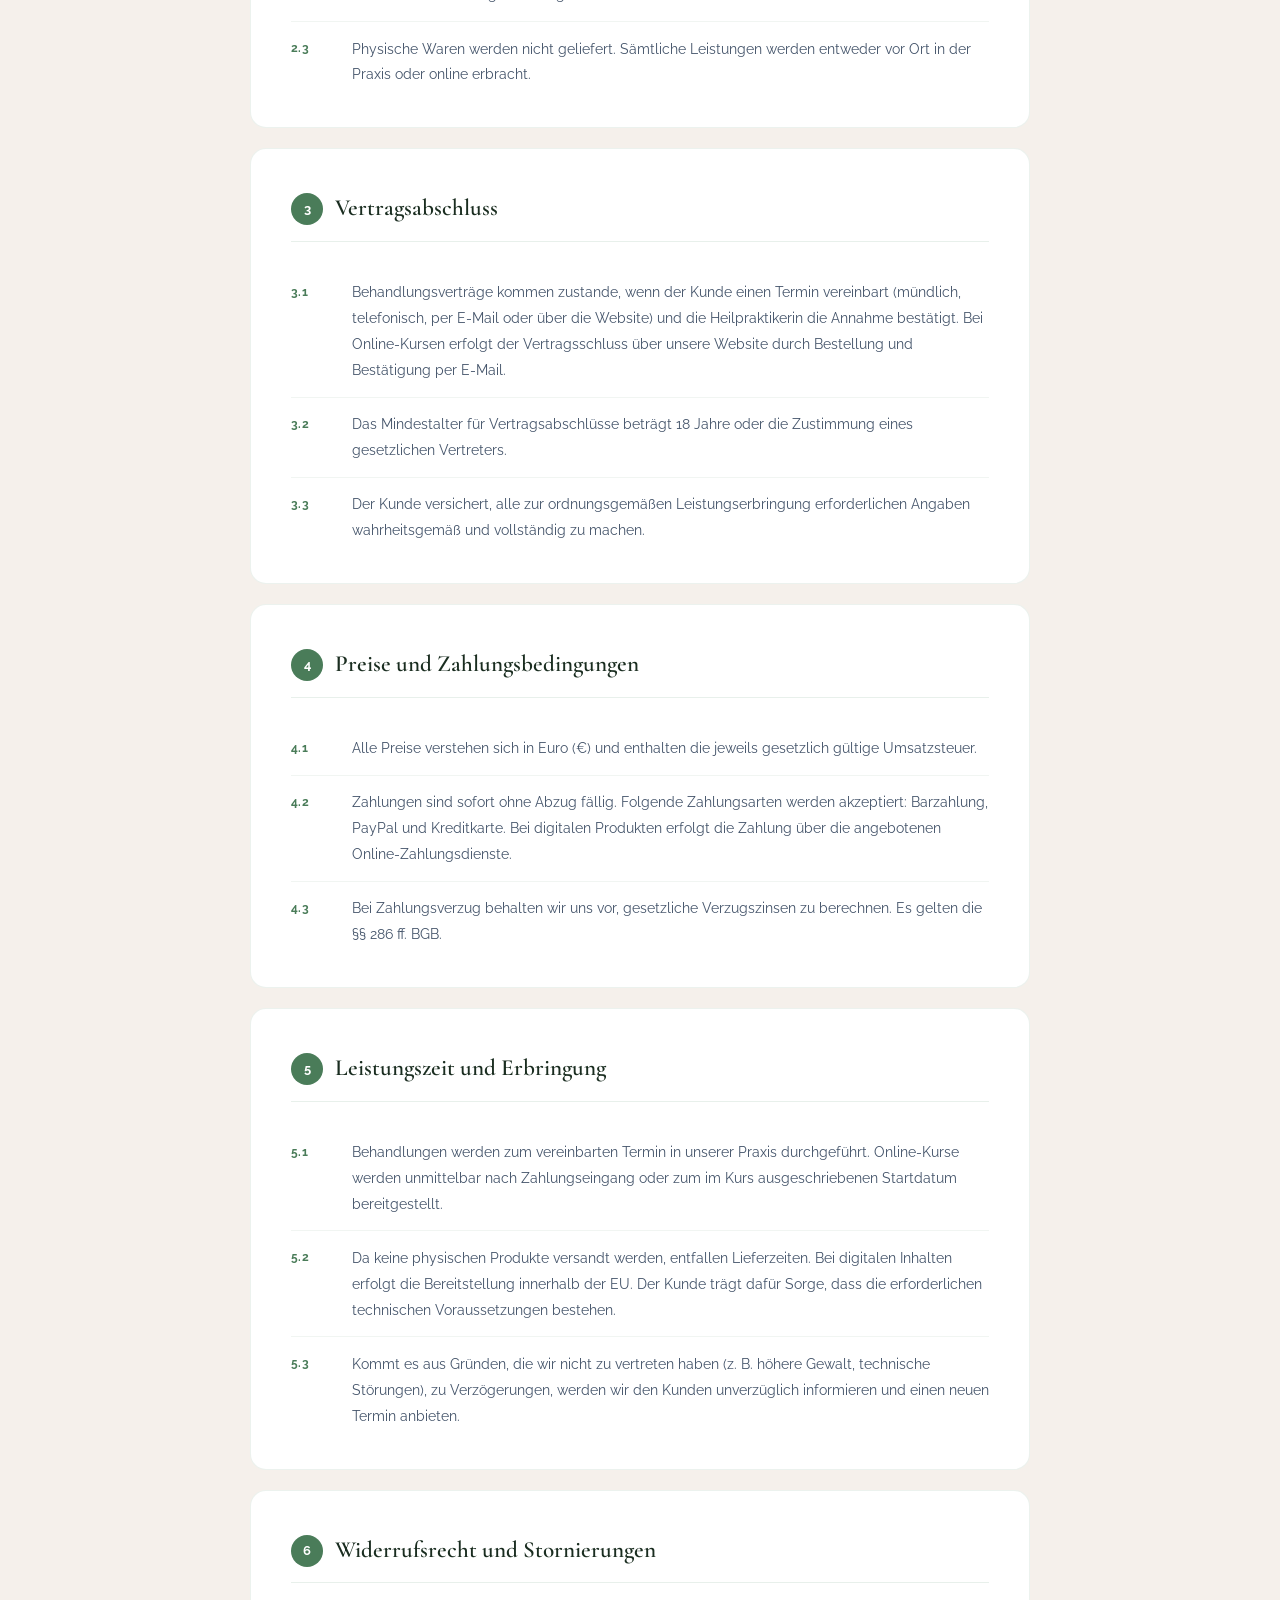
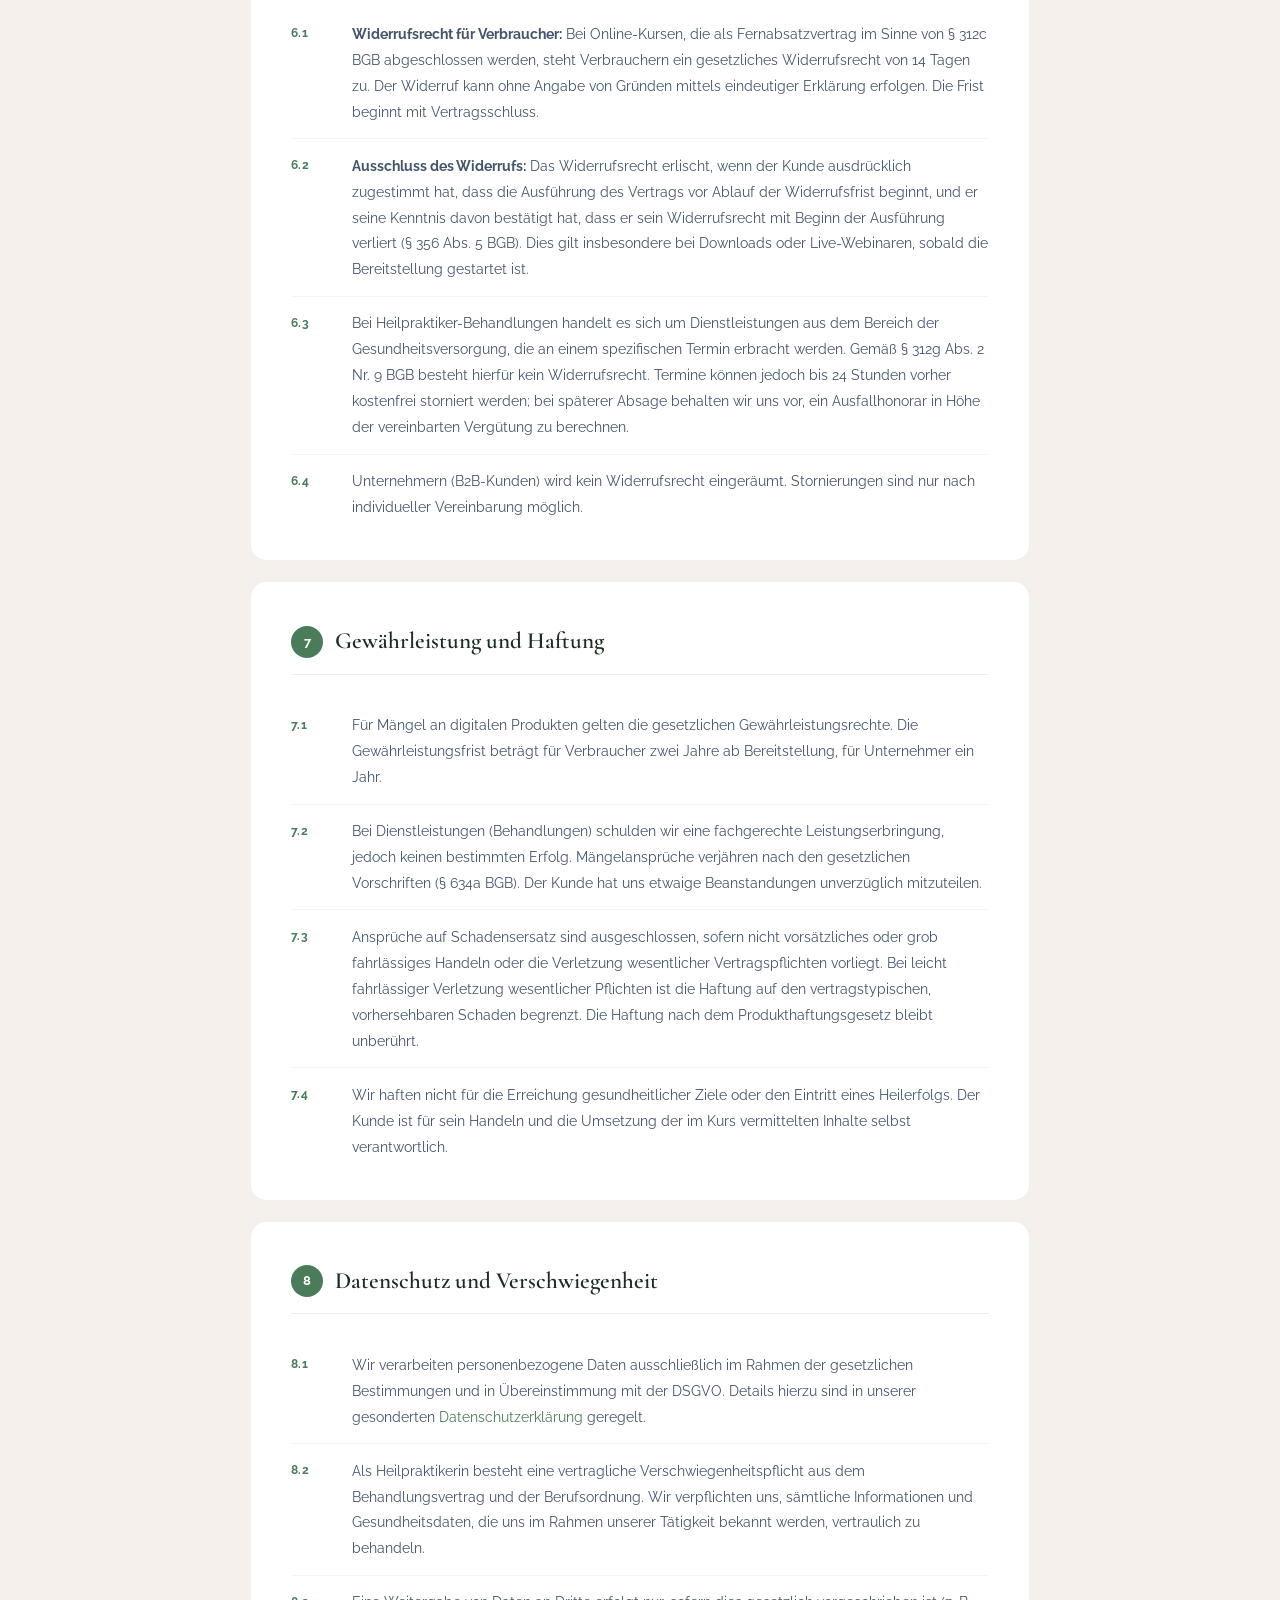
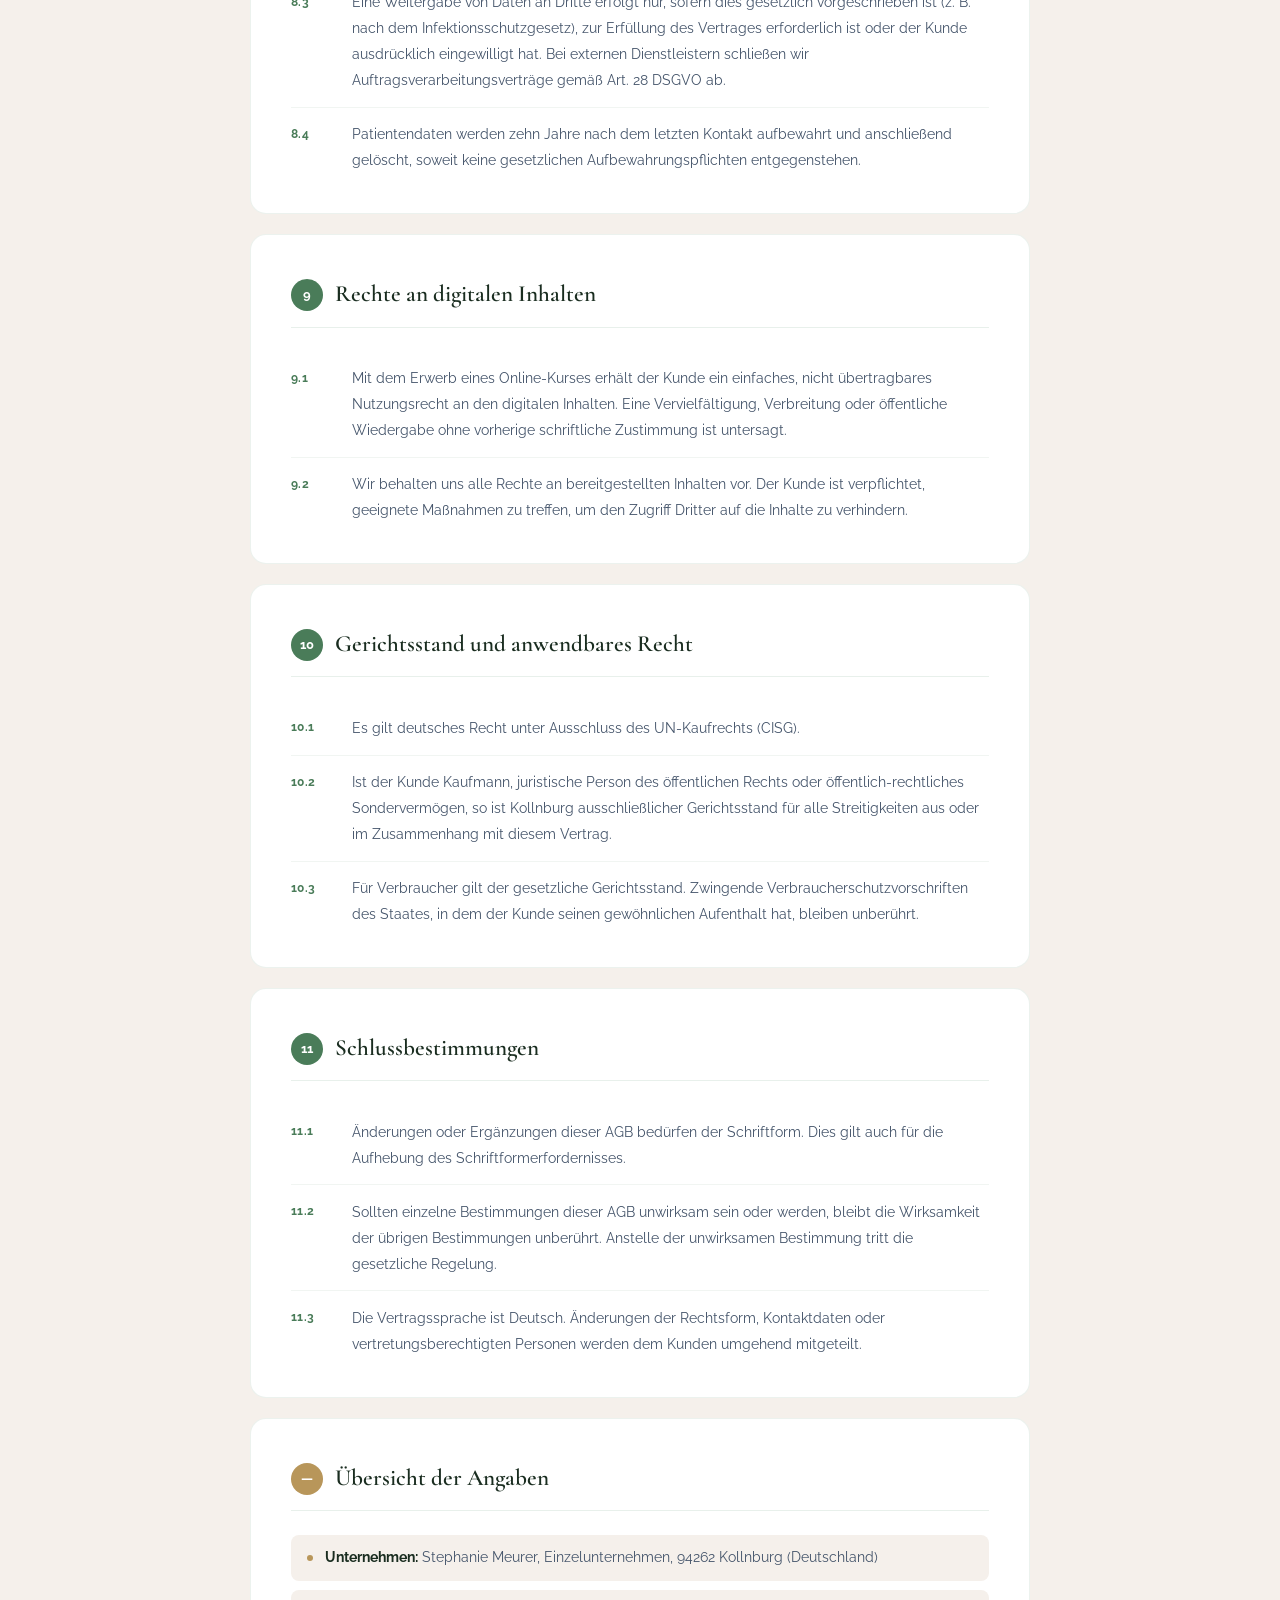
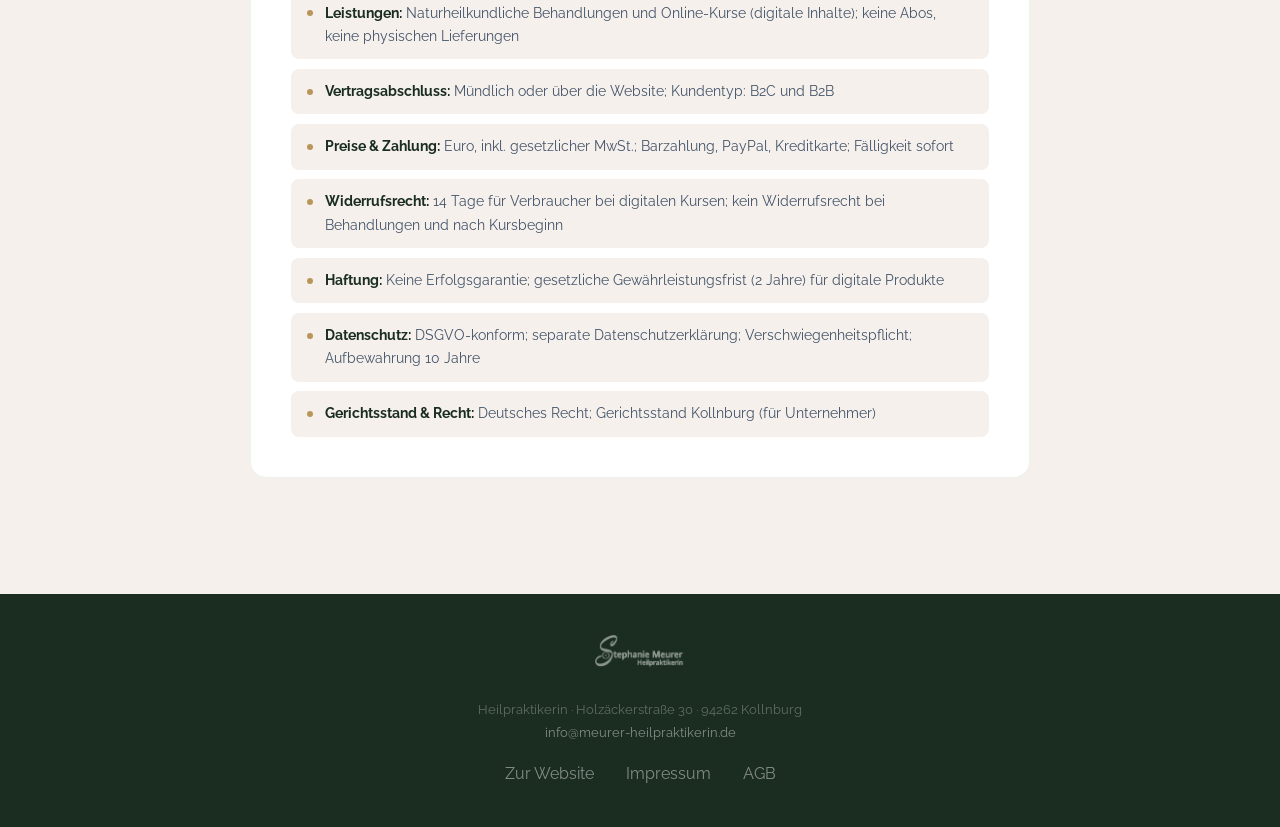
==== commit 497cd72a: "Schriften selbst gehostet – kein externer Fontdienst mehr - 22 WOFF2-Dateien (Cormorant Garamond + R" ====
--- a/agb.html
+++ b/agb.html
@@ -5,8 +5,13 @@
   <meta name="viewport" content="width=device-width, initial-scale=1.0">
   <title>AGB | Stephanie Meurer – Heilpraktikerin</title>
 
-  <link rel="preconnect" href="https://fonts.bunny.net">
-  <link href="https://fonts.bunny.net/css?family=cormorant-garamond:300,300i,400,400i,600,600i|raleway:300,400,500,600,700&display=swap" rel="stylesheet">
+  <link rel="stylesheet" href="fonts.css">
+
+  <!-- Klaro Cookie Consent -->
+  <link rel="stylesheet" href="https://cdn.kiprotect.com/klaro/v0.7/klaro.min.css">
+  <style>.klaro { --green1: #4a7c59; }</style>
+  <script src="klaro-config.js"></script>
+  <script defer src="https://cdn.kiprotect.com/klaro/v0.7/klaro.js"></script>
 
   <meta name="robots" content="noindex, nofollow">
 
--- a/fonts.css
+++ b/fonts.css
@@ -0,0 +1,222 @@
+/* Selbst gehostete Schriften – kein externer Aufruf */
+
+/* latin-ext */
+@font-face {
+  font-family: 'Cormorant Garamond';
+  font-style: italic;
+  font-weight: 300;
+  font-display: swap;
+  src: url('fonts/cormorant-garamond-300-italic-latin-ext.woff2') format('woff2');
+  unicode-range: U+0100-02BA, U+02BD-02C5, U+02C7-02CC, U+02CE-02D7, U+02DD-02FF, U+0304, U+0308, U+0329, U+1D00-1DBF, U+1E00-1E9F, U+1EF2-1EFF, U+2020, U+20A0-20AB, U+20AD-20C0, U+2113, U+2C60-2C7F, U+A720-A7FF;
+}
+
+/* latin */
+@font-face {
+  font-family: 'Cormorant Garamond';
+  font-style: italic;
+  font-weight: 300;
+  font-display: swap;
+  src: url('fonts/cormorant-garamond-300-italic-latin.woff2') format('woff2');
+  unicode-range: U+0000-00FF, U+0131, U+0152-0153, U+02BB-02BC, U+02C6, U+02DA, U+02DC, U+0304, U+0308, U+0329, U+2000-206F, U+20AC, U+2122, U+2191, U+2193, U+2212, U+2215, U+FEFF, U+FFFD;
+}
+
+/* latin-ext */
+@font-face {
+  font-family: 'Cormorant Garamond';
+  font-style: italic;
+  font-weight: 400;
+  font-display: swap;
+  src: url('fonts/cormorant-garamond-400-italic-latin-ext.woff2') format('woff2');
+  unicode-range: U+0100-02BA, U+02BD-02C5, U+02C7-02CC, U+02CE-02D7, U+02DD-02FF, U+0304, U+0308, U+0329, U+1D00-1DBF, U+1E00-1E9F, U+1EF2-1EFF, U+2020, U+20A0-20AB, U+20AD-20C0, U+2113, U+2C60-2C7F, U+A720-A7FF;
+}
+
+/* latin */
+@font-face {
+  font-family: 'Cormorant Garamond';
+  font-style: italic;
+  font-weight: 400;
+  font-display: swap;
+  src: url('fonts/cormorant-garamond-400-italic-latin.woff2') format('woff2');
+  unicode-range: U+0000-00FF, U+0131, U+0152-0153, U+02BB-02BC, U+02C6, U+02DA, U+02DC, U+0304, U+0308, U+0329, U+2000-206F, U+20AC, U+2122, U+2191, U+2193, U+2212, U+2215, U+FEFF, U+FFFD;
+}
+
+/* latin-ext */
+@font-face {
+  font-family: 'Cormorant Garamond';
+  font-style: italic;
+  font-weight: 600;
+  font-display: swap;
+  src: url('fonts/cormorant-garamond-600-italic-latin-ext.woff2') format('woff2');
+  unicode-range: U+0100-02BA, U+02BD-02C5, U+02C7-02CC, U+02CE-02D7, U+02DD-02FF, U+0304, U+0308, U+0329, U+1D00-1DBF, U+1E00-1E9F, U+1EF2-1EFF, U+2020, U+20A0-20AB, U+20AD-20C0, U+2113, U+2C60-2C7F, U+A720-A7FF;
+}
+
+/* latin */
+@font-face {
+  font-family: 'Cormorant Garamond';
+  font-style: italic;
+  font-weight: 600;
+  font-display: swap;
+  src: url('fonts/cormorant-garamond-600-italic-latin.woff2') format('woff2');
+  unicode-range: U+0000-00FF, U+0131, U+0152-0153, U+02BB-02BC, U+02C6, U+02DA, U+02DC, U+0304, U+0308, U+0329, U+2000-206F, U+20AC, U+2122, U+2191, U+2193, U+2212, U+2215, U+FEFF, U+FFFD;
+}
+
+/* latin-ext */
+@font-face {
+  font-family: 'Cormorant Garamond';
+  font-style: normal;
+  font-weight: 300;
+  font-display: swap;
+  src: url('fonts/cormorant-garamond-300-normal-latin-ext.woff2') format('woff2');
+  unicode-range: U+0100-02BA, U+02BD-02C5, U+02C7-02CC, U+02CE-02D7, U+02DD-02FF, U+0304, U+0308, U+0329, U+1D00-1DBF, U+1E00-1E9F, U+1EF2-1EFF, U+2020, U+20A0-20AB, U+20AD-20C0, U+2113, U+2C60-2C7F, U+A720-A7FF;
+}
+
+/* latin */
+@font-face {
+  font-family: 'Cormorant Garamond';
+  font-style: normal;
+  font-weight: 300;
+  font-display: swap;
+  src: url('fonts/cormorant-garamond-300-normal-latin.woff2') format('woff2');
+  unicode-range: U+0000-00FF, U+0131, U+0152-0153, U+02BB-02BC, U+02C6, U+02DA, U+02DC, U+0304, U+0308, U+0329, U+2000-206F, U+20AC, U+2122, U+2191, U+2193, U+2212, U+2215, U+FEFF, U+FFFD;
+}
+
+/* latin-ext */
+@font-face {
+  font-family: 'Cormorant Garamond';
+  font-style: normal;
+  font-weight: 400;
+  font-display: swap;
+  src: url('fonts/cormorant-garamond-400-normal-latin-ext.woff2') format('woff2');
+  unicode-range: U+0100-02BA, U+02BD-02C5, U+02C7-02CC, U+02CE-02D7, U+02DD-02FF, U+0304, U+0308, U+0329, U+1D00-1DBF, U+1E00-1E9F, U+1EF2-1EFF, U+2020, U+20A0-20AB, U+20AD-20C0, U+2113, U+2C60-2C7F, U+A720-A7FF;
+}
+
+/* latin */
+@font-face {
+  font-family: 'Cormorant Garamond';
+  font-style: normal;
+  font-weight: 400;
+  font-display: swap;
+  src: url('fonts/cormorant-garamond-400-normal-latin.woff2') format('woff2');
+  unicode-range: U+0000-00FF, U+0131, U+0152-0153, U+02BB-02BC, U+02C6, U+02DA, U+02DC, U+0304, U+0308, U+0329, U+2000-206F, U+20AC, U+2122, U+2191, U+2193, U+2212, U+2215, U+FEFF, U+FFFD;
+}
+
+/* latin-ext */
+@font-face {
+  font-family: 'Cormorant Garamond';
+  font-style: normal;
+  font-weight: 600;
+  font-display: swap;
+  src: url('fonts/cormorant-garamond-600-normal-latin-ext.woff2') format('woff2');
+  unicode-range: U+0100-02BA, U+02BD-02C5, U+02C7-02CC, U+02CE-02D7, U+02DD-02FF, U+0304, U+0308, U+0329, U+1D00-1DBF, U+1E00-1E9F, U+1EF2-1EFF, U+2020, U+20A0-20AB, U+20AD-20C0, U+2113, U+2C60-2C7F, U+A720-A7FF;
+}
+
+/* latin */
+@font-face {
+  font-family: 'Cormorant Garamond';
+  font-style: normal;
+  font-weight: 600;
+  font-display: swap;
+  src: url('fonts/cormorant-garamond-600-normal-latin.woff2') format('woff2');
+  unicode-range: U+0000-00FF, U+0131, U+0152-0153, U+02BB-02BC, U+02C6, U+02DA, U+02DC, U+0304, U+0308, U+0329, U+2000-206F, U+20AC, U+2122, U+2191, U+2193, U+2212, U+2215, U+FEFF, U+FFFD;
+}
+
+/* latin-ext */
+@font-face {
+  font-family: 'Raleway';
+  font-style: normal;
+  font-weight: 300;
+  font-display: swap;
+  src: url('fonts/raleway-300-normal-latin-ext.woff2') format('woff2');
+  unicode-range: U+0100-02BA, U+02BD-02C5, U+02C7-02CC, U+02CE-02D7, U+02DD-02FF, U+0304, U+0308, U+0329, U+1D00-1DBF, U+1E00-1E9F, U+1EF2-1EFF, U+2020, U+20A0-20AB, U+20AD-20C0, U+2113, U+2C60-2C7F, U+A720-A7FF;
+}
+
+/* latin */
+@font-face {
+  font-family: 'Raleway';
+  font-style: normal;
+  font-weight: 300;
+  font-display: swap;
+  src: url('fonts/raleway-300-normal-latin.woff2') format('woff2');
+  unicode-range: U+0000-00FF, U+0131, U+0152-0153, U+02BB-02BC, U+02C6, U+02DA, U+02DC, U+0304, U+0308, U+0329, U+2000-206F, U+20AC, U+2122, U+2191, U+2193, U+2212, U+2215, U+FEFF, U+FFFD;
+}
+
+/* latin-ext */
+@font-face {
+  font-family: 'Raleway';
+  font-style: normal;
+  font-weight: 400;
+  font-display: swap;
+  src: url('fonts/raleway-400-normal-latin-ext.woff2') format('woff2');
+  unicode-range: U+0100-02BA, U+02BD-02C5, U+02C7-02CC, U+02CE-02D7, U+02DD-02FF, U+0304, U+0308, U+0329, U+1D00-1DBF, U+1E00-1E9F, U+1EF2-1EFF, U+2020, U+20A0-20AB, U+20AD-20C0, U+2113, U+2C60-2C7F, U+A720-A7FF;
+}
+
+/* latin */
+@font-face {
+  font-family: 'Raleway';
+  font-style: normal;
+  font-weight: 400;
+  font-display: swap;
+  src: url('fonts/raleway-400-normal-latin.woff2') format('woff2');
+  unicode-range: U+0000-00FF, U+0131, U+0152-0153, U+02BB-02BC, U+02C6, U+02DA, U+02DC, U+0304, U+0308, U+0329, U+2000-206F, U+20AC, U+2122, U+2191, U+2193, U+2212, U+2215, U+FEFF, U+FFFD;
+}
+
+/* latin-ext */
+@font-face {
+  font-family: 'Raleway';
+  font-style: normal;
+  font-weight: 500;
+  font-display: swap;
+  src: url('fonts/raleway-500-normal-latin-ext.woff2') format('woff2');
+  unicode-range: U+0100-02BA, U+02BD-02C5, U+02C7-02CC, U+02CE-02D7, U+02DD-02FF, U+0304, U+0308, U+0329, U+1D00-1DBF, U+1E00-1E9F, U+1EF2-1EFF, U+2020, U+20A0-20AB, U+20AD-20C0, U+2113, U+2C60-2C7F, U+A720-A7FF;
+}
+
+/* latin */
+@font-face {
+  font-family: 'Raleway';
+  font-style: normal;
+  font-weight: 500;
+  font-display: swap;
+  src: url('fonts/raleway-500-normal-latin.woff2') format('woff2');
+  unicode-range: U+0000-00FF, U+0131, U+0152-0153, U+02BB-02BC, U+02C6, U+02DA, U+02DC, U+0304, U+0308, U+0329, U+2000-206F, U+20AC, U+2122, U+2191, U+2193, U+2212, U+2215, U+FEFF, U+FFFD;
+}
+
+/* latin-ext */
+@font-face {
+  font-family: 'Raleway';
+  font-style: normal;
+  font-weight: 600;
+  font-display: swap;
+  src: url('fonts/raleway-600-normal-latin-ext.woff2') format('woff2');
+  unicode-range: U+0100-02BA, U+02BD-02C5, U+02C7-02CC, U+02CE-02D7, U+02DD-02FF, U+0304, U+0308, U+0329, U+1D00-1DBF, U+1E00-1E9F, U+1EF2-1EFF, U+2020, U+20A0-20AB, U+20AD-20C0, U+2113, U+2C60-2C7F, U+A720-A7FF;
+}
+
+/* latin */
+@font-face {
+  font-family: 'Raleway';
+  font-style: normal;
+  font-weight: 600;
+  font-display: swap;
+  src: url('fonts/raleway-600-normal-latin.woff2') format('woff2');
+  unicode-range: U+0000-00FF, U+0131, U+0152-0153, U+02BB-02BC, U+02C6, U+02DA, U+02DC, U+0304, U+0308, U+0329, U+2000-206F, U+20AC, U+2122, U+2191, U+2193, U+2212, U+2215, U+FEFF, U+FFFD;
+}
+
+/* latin-ext */
+@font-face {
+  font-family: 'Raleway';
+  font-style: normal;
+  font-weight: 700;
+  font-display: swap;
+  src: url('fonts/raleway-700-normal-latin-ext.woff2') format('woff2');
+  unicode-range: U+0100-02BA, U+02BD-02C5, U+02C7-02CC, U+02CE-02D7, U+02DD-02FF, U+0304, U+0308, U+0329, U+1D00-1DBF, U+1E00-1E9F, U+1EF2-1EFF, U+2020, U+20A0-20AB, U+20AD-20C0, U+2113, U+2C60-2C7F, U+A720-A7FF;
+}
+
+/* latin */
+@font-face {
+  font-family: 'Raleway';
+  font-style: normal;
+  font-weight: 700;
+  font-display: swap;
+  src: url('fonts/raleway-700-normal-latin.woff2') format('woff2');
+  unicode-range: U+0000-00FF, U+0131, U+0152-0153, U+02BB-02BC, U+02C6, U+02DA, U+02DC, U+0304, U+0308, U+0329, U+2000-206F, U+20AC, U+2122, U+2191, U+2193, U+2212, U+2215, U+FEFF, U+FFFD;
+}
+
